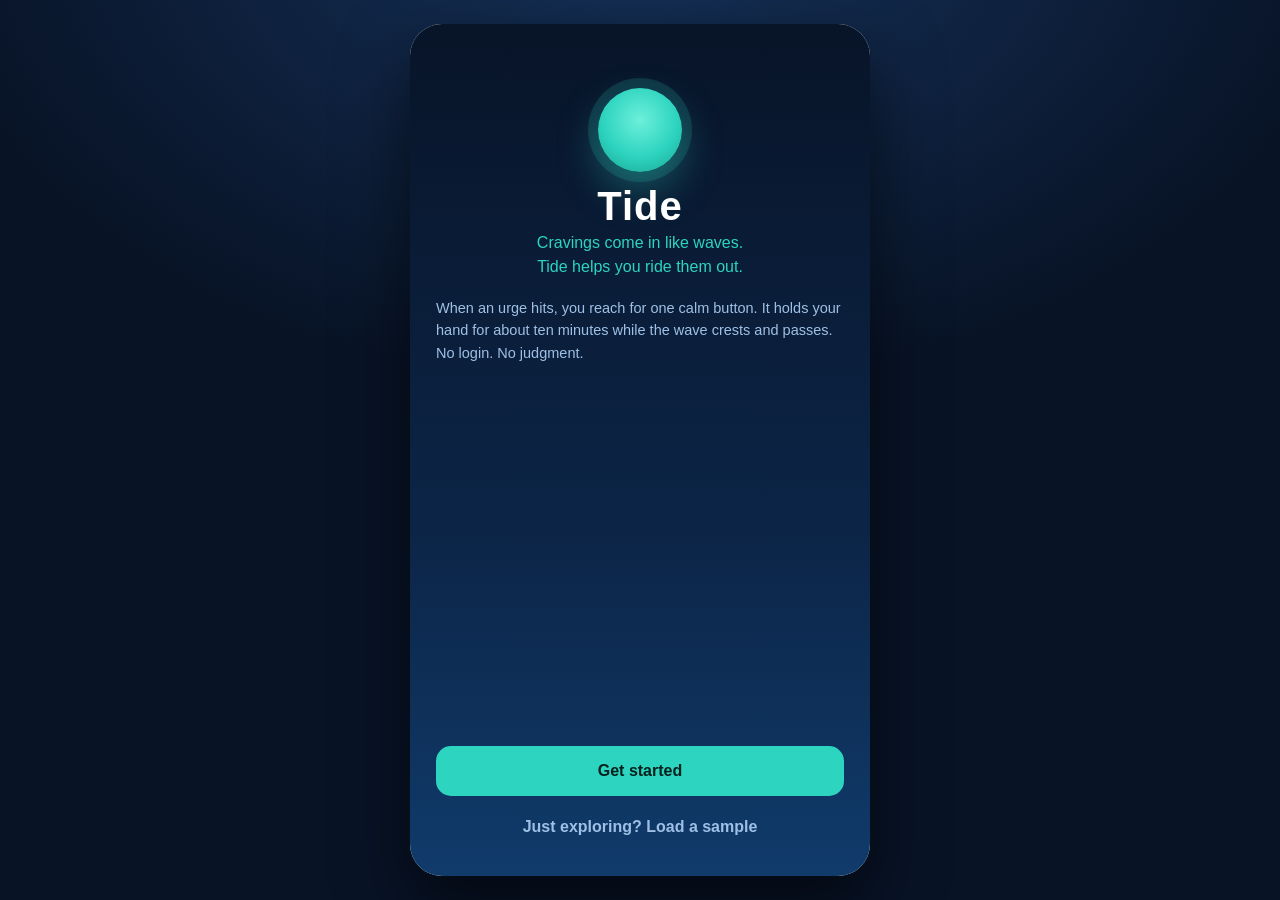
==== index.html @ 2979636e "Implement Tide as an installable PWA + GitHub Pages deploy Turn the concept prototype into a real, o" ====
<!DOCTYPE html>
<html lang="en">
<head>
<meta charset="UTF-8">
<meta name="viewport" content="width=device-width, initial-scale=1.0, viewport-fit=cover, maximum-scale=1.0, user-scalable=no">
<title>Tide — ride the urge out</title>
<meta name="description" content="A pocket companion for the moment a craving peaks. One calm button runs a guided session to help you ride the wave out.">
<meta name="theme-color" content="#0B1F3A">
<meta name="apple-mobile-web-app-capable" content="yes">
<meta name="apple-mobile-web-app-status-bar-style" content="black-translucent">
<meta name="apple-mobile-web-app-title" content="Tide">
<link rel="manifest" href="manifest.webmanifest">
<link rel="icon" href="favicon.svg" type="image/svg+xml">
<link rel="icon" href="icons/favicon-32.png" sizes="32x32" type="image/png">
<link rel="apple-touch-icon" href="icons/apple-touch-icon.png">
<link rel="stylesheet" href="css/styles.css">
</head>
<body>

<div class="app" id="app">

  <!-- ============ ONBOARDING ============ -->
  <section class="view onboard active" id="v-onboard">
    <div class="ob-inner">
      <div class="ob-step active" id="ob1">
        <div class="ob-mark"><span class="drop"></span></div>
        <h1>Tide</h1>
        <p class="ob-tag">Cravings come in like waves.<br>Tide helps you ride them out.</p>
        <p class="ob-body">When an urge hits, you reach for one calm button. It holds your hand for about ten minutes while the wave crests and passes. No login. No judgment.</p>
        <button class="btn" onclick="ob('ob1','ob2')">Get started</button>
        <button class="btn link" onclick="seedAndExplore()">Just exploring? Load a sample</button>
      </div>

      <div class="ob-step" id="ob2">
        <div class="label-top">A 60-second setup</div>
        <h2>What are you working on?</h2>
        <p class="ob-body">Pick any that fit. You can change these later. One engine handles all three.</p>
        <div class="pick" id="ob-habits">
          <button type="button" data-habit="food"><span class="emoji">🍔</span> Food / snacking</button>
          <button type="button" data-habit="drink"><span class="emoji">🍷</span> Alcohol</button>
          <button type="button" data-habit="smoke"><span class="emoji">🚬</span> Smoking / vaping</button>
        </div>
        <button class="btn" id="ob2next" onclick="ob('ob2','ob3')" disabled>Next</button>
      </div>

      <div class="ob-step" id="ob3">
        <div class="label-top">Almost there</div>
        <h2>What should we call you?</h2>
        <p class="ob-body">Optional — just so the app feels a little less like a stranger.</p>
        <input class="text-input" id="ob-name" type="text" placeholder="Your name (optional)" autocomplete="given-name">
        <h3 class="ob-sub">One reason you're doing this</h3>
        <p class="ob-body">We'll show this back to you mid-craving, in your own words.</p>
        <input class="text-input" id="ob-reason" type="text" placeholder="e.g. To wake up without that fog">
        <button class="btn" onclick="finishOnboarding()">Take me in</button>
      </div>
    </div>
  </section>

  <!-- ============ HOME ============ -->
  <section class="view home" id="v-home">
    <div class="home-inner">
      <div class="greet">
        <div class="hi" id="greet-when">Welcome</div>
        <div class="day" id="greet-line">You've got this.</div>
      </div>
      <div class="urge-wrap">
        <button class="urge-btn" onclick="startFlow()">I feel the urge<small>tap &amp; breathe with me</small></button>
        <div class="urge-cap">Open this the second a craving hits. No judgment, just ten minutes together.</div>
      </div>
      <div class="stat-row" id="home-stats"></div>
      <button class="plan-link" id="home-plan" onclick="go('v-anchor')">🌙 <span>Set up your reasons for a tough moment</span><span class="chev">›</span></button>
    </div>
    <nav class="tabs" data-tab="home"></nav>
  </section>

  <!-- ============ INSIGHTS ============ -->
  <section class="view light" id="v-insights">
    <div class="scroll">
      <h2 class="sc">Your patterns</h2>
      <p class="sub">Built quietly from the moments you've ridden out.</p>
      <div id="insights-body"></div>
    </div>
    <nav class="tabs" data-tab="insights"></nav>
  </section>

  <!-- ============ ANCHOR ============ -->
  <section class="view light" id="v-anchor">
    <div class="scroll">
      <h2 class="sc">Your anchor</h2>
      <p class="sub">The why, for when the wanting gets loud.</p>
      <div id="anchor-body"></div>
    </div>
    <nav class="tabs" data-tab="anchor"></nav>
  </section>

  <!-- ============ URGE FLOW ============ -->
  <section class="view flow" id="v-flow">
    <button class="close-x" onclick="confirmClose()">✕</button>
    <div class="flow-body">

      <div class="step active" id="s1">
        <div class="label-top">Step 1 · name it</div>
        <h2>What are you feeling pulled toward?</h2>
        <p class="muted">Just name it. That's the whole ask for now.</p>
        <div class="pick" id="flow-habits"></div>
      </div>

      <div class="step" id="s1b">
        <div class="label-top">Step 1 · name it</div>
        <h2>How strong is it right now?</h2>
        <p class="muted">No right answer. We just want a before-and-after.</p>
        <div class="ival" id="ival">7</div>
        <div class="slider-wrap">
          <input type="range" min="1" max="10" value="7" id="islider">
          <div class="scaleends"><span>a whisper</span><span>overwhelming</span></div>
        </div>
        <button class="btn" onclick="next('s1b','s2'); startWave()">Ride it out with me →</button>
      </div>

      <div class="step" id="s2">
        <div class="label-top">Step 2 · breathe</div>
        <div class="wavebox">
          <div class="ring"><div class="breath" id="breath"></div><div class="breath-label" id="breathLabel">breathe in</div></div>
          <div class="timer" id="timer">the wave usually crests in ~3 min</div>
          <div class="reassure" id="reassure">This feeling will rise, peak, and pass — whether or not you act on it. You don't have to do anything but watch it move.</div>
          <svg class="wave-svg" id="waveSvg" viewBox="0 0 400 120" preserveAspectRatio="none">
            <path id="wavePath" fill="rgba(45,212,191,0.4)" d="M0,80 Q50,60 100,80 T200,80 T300,80 T400,80 V120 H0 Z"/>
          </svg>
        </div>
        <button class="btn ghost" onclick="next('s2','s3')">Give me something to do</button>
        <button class="btn" onclick="next('s2','s4')">I'm steadier — keep going →</button>
      </div>

      <div class="step" id="s3">
        <div class="label-top">Step 3 · do something</div>
        <h2 id="actTitle">Quick things that help</h2>
        <p class="muted" id="actHint">Pick whatever you'll actually do. We'll learn which ones work for you.</p>
        <div class="actions-grid" id="actions-grid"></div>
        <button class="btn" onclick="next('s3','s4')">Done →</button>
      </div>

      <div class="step" id="s4">
        <div class="label-top">Step 4 · remember why</div>
        <div class="anchor-card" id="flow-anchor"></div>
        <button class="btn sand" style="margin-top:22px" onclick="next('s4','s5')">I made it through →</button>
        <button class="btn ghost" onclick="next('s4','s5')">It's still rough</button>
      </div>

      <div class="step" id="s5">
        <div class="label-top">Last step · how'd it go?</div>
        <h2>How did that go?</h2>
        <p class="muted">Honest answers make your insights smarter. No wrong answer here.</p>
        <div class="outcome">
          <button class="o-good" onclick="setOutcome('good')">🌊 I rode it out</button>
          <button class="o-mid" onclick="setOutcome('mid')">🤏 Gave in a little</button>
          <button class="o-slip" onclick="setOutcome('slip')">💙 I gave in — and that's okay</button>
        </div>
      </div>

      <div class="step" id="s5b">
        <div class="label-top">One last thing (skippable)</div>
        <h2 id="reflectTitle">What set it off?</h2>
        <p class="muted">Naming the cue is how Tide learns your patterns. Tap any that fit.</p>
        <div class="chips" id="trigger-chips"></div>
        <div class="slider-wrap" style="margin-top:22px">
          <label>Where's the urge now?</label>
          <div class="ival" id="aval" style="font-size:34px">4</div>
          <input type="range" min="1" max="10" value="4" id="aslider">
          <div class="scaleends"><span>gone quiet</span><span>still loud</span></div>
        </div>
        <button class="btn" onclick="logSession()">Save &amp; finish</button>
      </div>

      <div class="step" id="sdone">
        <div class="done-screen">
          <div class="big" id="doneEmoji">🌊</div>
          <h2 id="doneTitle">That's one more wave ridden.</h2>
          <p id="doneText">It crested and it passed — just like it always will. Logged quietly. Go be proud of yourself.</p>
          <button class="btn" style="margin-top:26px; width:100%" onclick="go('v-home')">Back home</button>
        </div>
      </div>

    </div>
  </section>

  <!-- install banner -->
  <div class="install-banner" id="install-banner">
    <span>Add Tide to your home screen so it's one tap away.</span>
    <button id="install-btn">Install</button>
    <button id="install-dismiss" aria-label="Dismiss">✕</button>
  </div>

</div>

<script src="js/app.js"></script>
</body>
</html>
---- css/styles.css ----
:root{
  --navy:#0B1F3A; --navy2:#102a4c; --teal:#2DD4BF; --teal-dim:#1c8f80;
  --sand:#F5E6CA; --ink:#0B1F3A; --mist:#9fb3c8; --card:#ffffff;
  --soft:#eef3f8; --danger:#e8896b; --ok:#2DD4BF;
}
*{box-sizing:border-box; -webkit-tap-highlight-color:transparent;}
html,body{margin:0; padding:0; height:100%;}
body{
  font-family:-apple-system,BlinkMacSystemFont,"Segoe UI",Inter,Roboto,sans-serif;
  background:radial-gradient(1200px 800px at 50% -10%, #16335c, #081326 60%);
  color:var(--ink);
  display:flex; align-items:center; justify-content:center;
  min-height:100dvh;
}

/* App container: fills the screen on phones, becomes a framed card on wide screens */
.app{
  position:relative;
  width:100%; max-width:460px;
  height:100dvh; max-height:100dvh;
  background:var(--soft);
  overflow:hidden;
}
@media (min-width:480px){
  .app{
    height:calc(100dvh - 48px); max-height:900px;
    border-radius:32px;
    box-shadow:0 30px 70px rgba(0,0,0,.55);
  }
}

.view{position:absolute; inset:0; display:none; flex-direction:column; animation:fade .45s ease;}
.view.active{display:flex;}
@keyframes fade{from{opacity:0; transform:translateY(6px);} to{opacity:1; transform:none;}}

.scroll{flex:1; overflow-y:auto; -webkit-overflow-scrolling:touch;
  padding:max(18px,env(safe-area-inset-top)) 20px 92px;}
.scroll::-webkit-scrollbar{display:none;}

h2.sc{font-size:24px; margin:8px 2px 2px; color:var(--navy);}
.sub{color:#7e8ea1; font-size:13px; margin:0 2px 16px;}
.label-top{font-size:11px; letter-spacing:1.5px; text-transform:uppercase; color:#7e9ec4; margin-top:4px;}

/* ---------- buttons / inputs ---------- */
.btn{margin-top:auto; background:var(--teal); color:#04221d; border:none; border-radius:15px; padding:16px; font-size:16px; font-weight:800; cursor:pointer; width:100%;}
.btn:disabled{opacity:.4; cursor:default;}
.btn.ghost{background:rgba(255,255,255,.10); color:#eaf3ff; border:1px solid rgba(255,255,255,.18); margin-top:12px;}
.btn.sand{background:var(--sand); color:#6b4f1d;}
.btn.link{background:none; color:#9fc0e6; font-weight:600; margin-top:14px; padding:8px;}
.text-input{width:100%; padding:14px; border-radius:13px; border:1px solid #d3deea; background:#fff; font-size:15px; color:var(--navy); margin:6px 0 4px; font-family:inherit;}
.text-input:focus{outline:none; border-color:var(--teal);}

/* ---------- ONBOARDING ---------- */
.onboard{background:linear-gradient(180deg,#081428,#0c2547 60%,#103b6b); color:#eaf3ff;}
.ob-inner{flex:1; display:flex; flex-direction:column; padding:max(40px,env(safe-area-inset-top)) 26px 32px; overflow-y:auto;}
.ob-step{display:none; flex:1; flex-direction:column; animation:fade .4s ease;}
.ob-step.active{display:flex;}
.ob-mark{display:flex; justify-content:center; margin:24px 0 6px;}
.ob-mark .drop{width:84px; height:84px; border-radius:50%;
  background:radial-gradient(circle at 50% 38%, #6df0db, #2DD4BF 55%, #1aa492);
  box-shadow:0 0 0 10px rgba(45,212,191,.16), 0 18px 40px rgba(45,212,191,.35);
  animation:pulse 3.4s ease-in-out infinite;}
.onboard h1{font-size:40px; text-align:center; margin:6px 0 2px; color:#fff; letter-spacing:1px;}
.onboard h2{font-size:25px; margin:14px 0 6px; color:#fff;}
.ob-sub{font-size:16px; color:#fff; margin:22px 0 2px;}
.ob-tag{text-align:center; font-size:16px; color:var(--teal); line-height:1.5; margin:0 0 18px;}
.ob-body{color:#9fc0e6; font-size:14.5px; line-height:1.55; margin:0 0 18px;}

/* ---------- shared pick list ---------- */
.pick{display:flex; flex-direction:column; gap:12px; margin:6px 0;}
.pick button{display:flex; align-items:center; gap:14px; padding:16px; border-radius:16px; border:1px solid rgba(255,255,255,.15); background:rgba(255,255,255,.06); color:#eaf3ff; font-size:16px; font-weight:600; cursor:pointer; transition:.2s; text-align:left; width:100%;}
.pick button:hover{background:rgba(45,212,191,.16); border-color:var(--teal);}
.pick button.sel{background:rgba(45,212,191,.22); border-color:var(--teal);}
.pick button.sel::after{content:"✓"; margin-left:auto; color:var(--teal); font-weight:800;}
.pick .emoji{font-size:24px;}

/* ---------- HOME ---------- */
.home{background:linear-gradient(180deg,#0B1F3A,#143a66 70%, #1a4a82); color:#eaf3ff;}
.home-inner{flex:1; display:flex; flex-direction:column; align-items:center; padding:max(26px,env(safe-area-inset-top)) 22px 84px;}
.greet{align-self:flex-start; margin-top:4px;}
.greet .hi{font-size:13px; color:#9fc2ea;}
.greet .day{font-size:21px; font-weight:700; color:#fff;}
.urge-wrap{flex:1; display:flex; flex-direction:column; align-items:center; justify-content:center; gap:18px;}
.urge-btn{
  width:200px; height:200px; border-radius:50%; border:none; cursor:pointer; color:#04221d;
  background:radial-gradient(circle at 50% 38%, #6df0db, #2DD4BF 55%, #1aa492);
  box-shadow:0 0 0 10px rgba(45,212,191,.16), 0 0 0 24px rgba(45,212,191,.08), 0 18px 40px rgba(45,212,191,.35);
  font-size:19px; font-weight:800; letter-spacing:.3px; line-height:1.25;
  animation:pulse 3.4s ease-in-out infinite;
}
.urge-btn:active{transform:scale(.97);}
.urge-btn small{display:block; font-weight:600; font-size:11px; opacity:.7; margin-top:4px;}
@keyframes pulse{0%,100%{box-shadow:0 0 0 10px rgba(45,212,191,.16),0 0 0 24px rgba(45,212,191,.06),0 18px 40px rgba(45,212,191,.3); transform:scale(1);} 50%{box-shadow:0 0 0 16px rgba(45,212,191,.20),0 0 0 36px rgba(45,212,191,.05),0 18px 46px rgba(45,212,191,.45); transform:scale(1.03);}}
.urge-cap{color:#bcd6f3; font-size:13px; text-align:center; max-width:220px;}
.stat-row{display:flex; gap:10px; width:100%;}
.stat{flex:1; background:rgba(255,255,255,.08); border:1px solid rgba(255,255,255,.12); border-radius:16px; padding:12px; text-align:center;}
.stat b{display:block; font-size:21px; color:#fff;}
.stat span{font-size:10.5px; color:#a9c6e8;}
.plan-link{margin-top:14px; width:100%; background:rgba(255,255,255,.10); border:1px solid rgba(255,255,255,.14); color:#eaf3ff; border-radius:14px; padding:13px; font-size:13px; cursor:pointer; display:flex; gap:8px; align-items:center; text-align:left;}
.plan-link .chev{margin-left:auto;}

/* ---------- tab bar ---------- */
.tabs{position:absolute; bottom:0; left:0; right:0; min-height:64px;
  padding-bottom:env(safe-area-inset-bottom);
  background:rgba(255,255,255,.92); backdrop-filter:blur(8px);
  border-top:1px solid #e2e9f1; display:flex; z-index:20;}
.tab{flex:1; display:flex; flex-direction:column; align-items:center; justify-content:center; gap:3px; font-size:10px; color:#9aa9bd; cursor:pointer; padding:10px 0;}
.tab svg{width:22px; height:22px; stroke:#9aa9bd; fill:none; stroke-width:1.8;}
.tab.on{color:var(--teal-dim);} .tab.on svg{stroke:var(--teal-dim);}
.home .tabs{background:rgba(8,20,40,.6); border-top-color:rgba(255,255,255,.12);}
.home .tab{color:#7f9cc4;} .home .tab svg{stroke:#7f9cc4;}
.home .tab.on{color:var(--teal);} .home .tab.on svg{stroke:var(--teal);}

/* ---------- cards ---------- */
.card{background:#fff; border-radius:18px; padding:16px; margin-bottom:13px; box-shadow:0 6px 18px rgba(13,40,80,.06);}
.card h3{margin:0 0 4px; font-size:15px; color:var(--navy); display:flex; align-items:center; gap:8px;}
.card p{margin:0; font-size:12.5px; color:#7e8ea1; line-height:1.5;}
.empty{color:#9aa9bd; font-size:13px; line-height:1.55; text-align:center; padding:14px 6px;}

/* ---------- INSIGHTS ---------- */
.heat{display:grid; grid-template-columns:repeat(8,1fr); gap:4px; margin-top:8px;}
.heat div{aspect-ratio:1; border-radius:4px;}
.heatwrap{margin-top:8px;}
.heatline{display:flex; align-items:center; gap:6px; margin-bottom:4px;}
.heatline .rl{width:26px; flex:0 0 auto; font-size:10px; color:#9aa9bd; text-align:right;}
.heat-row{flex:1; display:grid; grid-template-columns:repeat(8,1fr); gap:4px;}
.heat-row div{aspect-ratio:1; border-radius:3px;}
.heat-axis{display:flex; justify-content:space-between; font-size:9.5px; color:#9aa9bd; margin:6px 0 0 32px;}
.legend{display:flex; align-items:center; gap:6px; font-size:10px; color:#9aa9bd; margin-top:10px;}
.legend i{width:12px; height:12px; border-radius:3px; display:inline-block;}
.bar{height:9px; border-radius:6px; background:#e7eef5; overflow:hidden; margin:7px 0 2px;}
.bar i{display:block; height:100%; background:linear-gradient(90deg,#2DD4BF,#1c8f80); border-radius:6px;}
.trigtag{display:flex; justify-content:space-between; font-size:12.5px; color:#54657a; margin-top:9px;}
.winrate{font-size:42px; font-weight:800; color:var(--teal-dim);}
.savings{display:flex; gap:10px; margin-top:4px; flex-wrap:wrap;}
.savings .s{flex:1; min-width:84px; background:#0B1F3A; color:#eaf3ff; border-radius:14px; padding:13px; text-align:center;}
.savings .s b{display:block; font-size:19px; color:var(--teal);}
.savings .s span{font-size:10px; color:#a9c6e8;}

/* ---------- ANCHOR ---------- */
.pillbar{display:flex; gap:7px; margin:2px 0 14px; flex-wrap:wrap;}
.pill{font-size:11px; padding:6px 11px; border-radius:20px; background:#eef3f8; color:#5e6f84; font-weight:600; cursor:pointer; border:none;}
.pill.on{background:var(--teal); color:#04221d;}
.reason-row{display:flex; align-items:center; gap:10px; padding:11px 0; border-bottom:1px solid #eef2f7; font-size:13.5px; color:#3f5066;}
.reason-row:last-child{border:none;}
.reason-row .dot{width:8px; height:8px; border-radius:50%; background:var(--teal); flex:0 0 auto;}
.reason-row .del{margin-left:auto; background:none; border:none; color:#c2ccd8; font-size:16px; cursor:pointer; padding:2px 4px;}
.person{display:flex; align-items:center; gap:12px; padding:11px; background:#fff; border-radius:14px; margin-bottom:10px; box-shadow:0 4px 12px rgba(13,40,80,.05);}
.person .av{width:40px; height:40px; border-radius:50%; background:linear-gradient(135deg,#2DD4BF,#1c8f80); color:#fff; display:flex; align-items:center; justify-content:center; font-weight:700; flex:0 0 auto;}
.person .meta{min-width:0;}
.person .meta b{display:block; font-size:13.5px; color:var(--navy);} .person .meta span{font-size:11px; color:#9aa9bd;}
.person .act{margin-left:auto; display:flex; gap:6px;}
.person .act button{background:#eef7f5; color:var(--teal-dim); border:none; border-radius:10px; padding:8px 12px; font-size:11px; font-weight:700; cursor:pointer;}
.person .act .del{background:#fbeeea; color:#cf7a5c;}
.add-row{display:flex; gap:8px; margin-top:10px;}
.add-row .text-input{margin:0;}
.add-row button{background:var(--teal); color:#04221d; border:none; border-radius:12px; padding:0 16px; font-weight:800; cursor:pointer; flex:0 0 auto;}
.note-area{width:100%; min-height:96px; border-radius:14px; border:1px solid #e3ddc7; background:linear-gradient(160deg,#f7ead0,#efd9ad); padding:14px; font-size:13px; color:#6b4f1d; font-style:italic; font-family:inherit; line-height:1.5; resize:vertical;}
.note-area:focus{outline:none; border-color:#d9b25e;}
.save-hint{font-size:11px; color:#9aa9bd; margin-top:6px;}

/* ---------- URGE FLOW ---------- */
.flow{background:linear-gradient(180deg,#081428,#0c2547 60%,#103b6b);}
.flow-body{flex:1; display:flex; flex-direction:column; padding:max(30px,env(safe-area-inset-top)) 24px 28px; color:#eaf3ff; overflow-y:auto;}
.flow-body::-webkit-scrollbar{display:none;}
.step{display:none; flex:1; flex-direction:column; animation:fade .4s ease;}
.step.active{display:flex;}
.close-x{position:absolute; top:max(30px,env(safe-area-inset-top)); right:18px; z-index:40; width:32px; height:32px; border-radius:50%; background:rgba(255,255,255,.12); color:#fff; border:none; font-size:16px; cursor:pointer;}
.flow h2{font-size:24px; margin:14px 0 4px; color:#fff;}
.flow .muted{color:#9fc0e6; font-size:13.5px; margin:0 0 18px; line-height:1.5;}

.slider-wrap{margin-top:8px;}
.slider-wrap label{font-size:13px; color:#9fc0e6;}
input[type=range]{width:100%; margin:14px 0 6px; accent-color:var(--teal); height:24px;}
.ival{font-size:48px; font-weight:800; color:var(--teal); text-align:center; margin-top:18px;}
.scaleends{display:flex; justify-content:space-between; font-size:11px; color:#7e9ec4;}

.wavebox{flex:1; display:flex; flex-direction:column; align-items:center; justify-content:center; position:relative; min-height:380px;}
.ring{width:210px; height:210px; border-radius:50%; display:flex; align-items:center; justify-content:center; position:relative;}
.breath{width:150px; height:150px; border-radius:50%; background:radial-gradient(circle at 50% 40%, rgba(109,240,219,.9), rgba(45,212,191,.35)); box-shadow:0 0 50px rgba(45,212,191,.5); animation:breathe 10s ease-in-out infinite;}
@keyframes breathe{0%{transform:scale(.62);} 40%{transform:scale(1.18);} 50%{transform:scale(1.18);} 90%{transform:scale(.62);} 100%{transform:scale(.62);}}
.breath-label{position:absolute; font-size:15px; font-weight:700; color:#04221d;}
.timer{font-size:15px; color:#bcd6f3; margin-top:8px; letter-spacing:.5px;}
.reassure{color:#cfe2ff; font-size:15px; text-align:center; line-height:1.55; margin:18px 8px 0; min-height:66px;}
.wave-svg{position:absolute; bottom:0; left:0; right:0; width:100%; height:120px; opacity:.5;}

.actions-grid{display:grid; grid-template-columns:1fr 1fr; gap:11px; margin:8px 0;}
.qa{background:rgba(255,255,255,.07); border:1px solid rgba(255,255,255,.14); border-radius:15px; padding:15px 10px; text-align:center; cursor:pointer; color:#eaf3ff; transition:.2s; position:relative;}
.qa:hover{background:rgba(45,212,191,.15); border-color:var(--teal);}
.qa .e{font-size:26px; display:block; margin-bottom:7px;}
.qa .t{font-size:12.5px; font-weight:600;}
.qa.done{background:rgba(45,212,191,.22); border-color:var(--teal);}
.qa .best{position:absolute; top:6px; right:8px; font-size:9px; color:var(--teal); font-weight:700;}

.anchor-card{background:linear-gradient(160deg,#f7ead0,#efd9ad); border-radius:22px; padding:22px; color:#5c4318; text-align:center; box-shadow:0 14px 30px rgba(0,0,0,.3);}
.anchor-card .photo{width:96px; height:96px; border-radius:50%; margin:4px auto 14px; background:linear-gradient(135deg,#c9a24a,#8a6520); display:flex; align-items:center; justify-content:center; font-size:42px;}
.anchor-card blockquote{font-size:18px; font-weight:700; line-height:1.45; margin:0 0 14px; color:#4a3712;}
.anchor-card .from{font-size:12px; color:#8a6f3c;}
.anchor-mini{display:flex; gap:10px; margin-top:16px;}
.anchor-mini div{flex:1; background:rgba(255,255,255,.45); border-radius:12px; padding:10px; text-align:center;}
.anchor-mini b{display:block; font-size:18px; color:#5c4318;}
.anchor-mini span{font-size:10px; color:#8a6f3c;}

.outcome{display:flex; flex-direction:column; gap:12px; margin-top:14px;}
.outcome button{padding:16px; border-radius:15px; border:none; font-size:15px; font-weight:700; cursor:pointer; text-align:left; display:flex; align-items:center; gap:12px;}
.o-good{background:var(--teal); color:#04221d;}
.o-mid{background:rgba(245,230,202,.95); color:#6b4f1d;}
.o-slip{background:rgba(255,255,255,.10); color:#eaf3ff; border:1px solid rgba(255,255,255,.2);}

.chips{display:flex; flex-wrap:wrap; gap:9px; margin-top:6px;}
.chip{font-size:13px; padding:10px 14px; border-radius:22px; background:rgba(255,255,255,.07); border:1px solid rgba(255,255,255,.15); color:#eaf3ff; cursor:pointer;}
.chip.on{background:rgba(45,212,191,.22); border-color:var(--teal);}

.done-screen{flex:1; display:flex; flex-direction:column; align-items:center; justify-content:center; text-align:center; padding:0 10px;}
.done-screen .big{font-size:64px; margin-bottom:8px;}
.done-screen h2{font-size:27px; color:#fff;}
.done-screen p{color:#bcd6f3; font-size:14px; line-height:1.55;}

/* ---------- install banner ---------- */
.install-banner{position:absolute; left:12px; right:12px; bottom:calc(74px + env(safe-area-inset-bottom));
  background:#0B1F3A; color:#eaf3ff; border:1px solid rgba(45,212,191,.4);
  border-radius:14px; padding:12px 14px; display:none; align-items:center; gap:10px;
  font-size:12.5px; z-index:60; box-shadow:0 12px 30px rgba(0,0,0,.4);}
.install-banner.show{display:flex;}
.install-banner span{flex:1; line-height:1.4;}
.install-banner button{background:var(--teal); color:#04221d; border:none; border-radius:10px; padding:8px 12px; font-weight:800; font-size:12px; cursor:pointer;}
.install-banner #install-dismiss{background:none; color:#9fc0e6; padding:4px 6px;}

@media (prefers-reduced-motion: reduce){
  *{animation-duration:.001ms !important; animation-iteration-count:1 !important;}
}
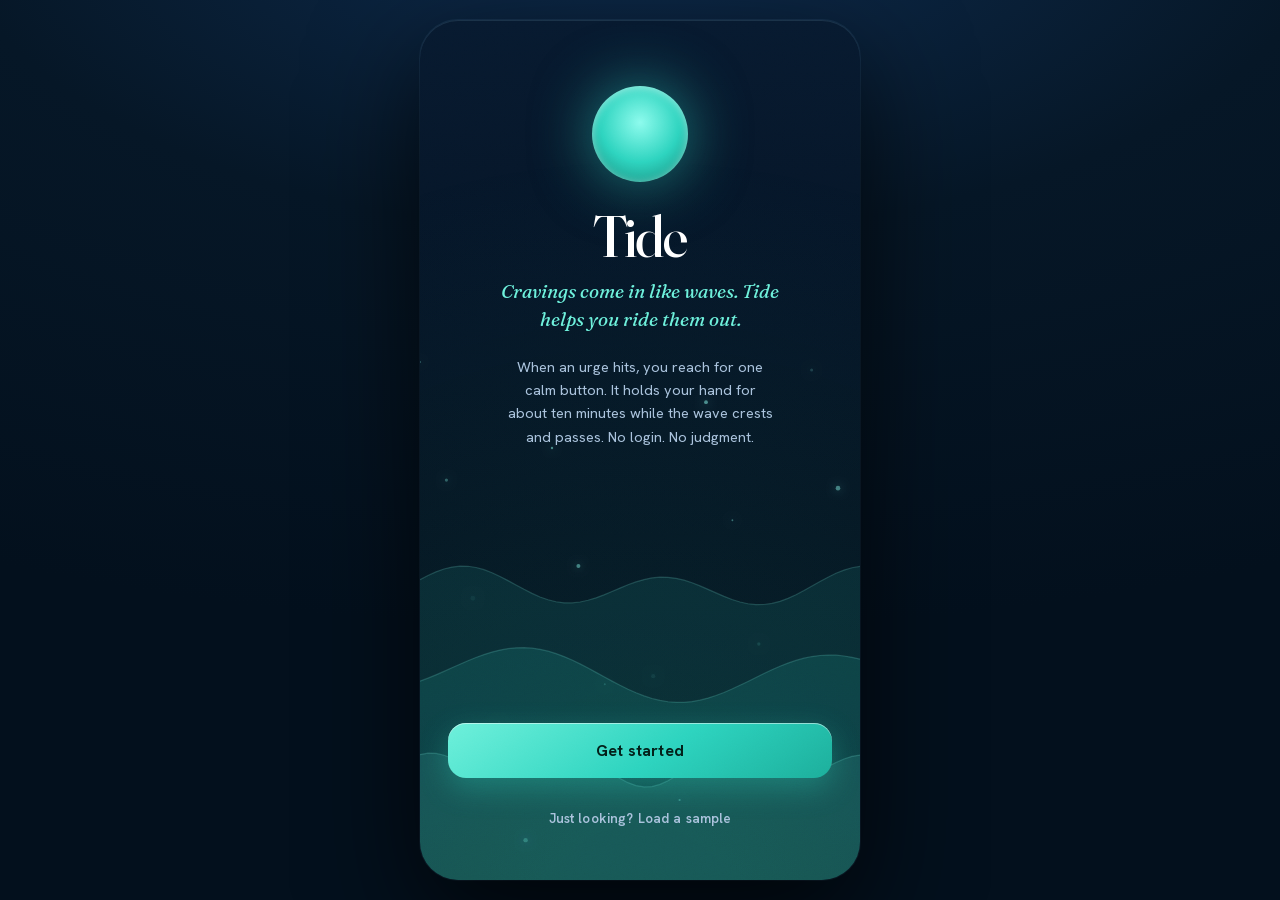
==== commit 9313ebe4: "Redesign: "bioluminescent deep" — living wave canvas, self-hosted type, full PWA refresh A full visu" ====
--- a/index.html
+++ b/index.html
@@ -5,36 +5,40 @@
 <meta name="viewport" content="width=device-width, initial-scale=1.0, viewport-fit=cover, maximum-scale=1.0, user-scalable=no">
 <title>Tide — ride the urge out</title>
 <meta name="description" content="A pocket companion for the moment a craving peaks. One calm button runs a guided session to help you ride the wave out.">
-<meta name="theme-color" content="#0B1F3A">
+<meta name="theme-color" content="#04101e">
 <meta name="apple-mobile-web-app-capable" content="yes">
+<meta name="mobile-web-app-capable" content="yes">
 <meta name="apple-mobile-web-app-status-bar-style" content="black-translucent">
 <meta name="apple-mobile-web-app-title" content="Tide">
 <link rel="manifest" href="manifest.webmanifest">
 <link rel="icon" href="favicon.svg" type="image/svg+xml">
 <link rel="icon" href="icons/favicon-32.png" sizes="32x32" type="image/png">
 <link rel="apple-touch-icon" href="icons/apple-touch-icon.png">
+<link rel="preload" href="fonts/fraunces.woff2" as="font" type="font/woff2" crossorigin>
+<link rel="preload" href="fonts/hanken.woff2" as="font" type="font/woff2" crossorigin>
 <link rel="stylesheet" href="css/styles.css">
 </head>
 <body>
 
-<div class="app" id="app">
+<main class="app" id="app">
+  <canvas id="deep" aria-hidden="true"></canvas>
 
   <!-- ============ ONBOARDING ============ -->
   <section class="view onboard active" id="v-onboard">
     <div class="ob-inner">
       <div class="ob-step active" id="ob1">
-        <div class="ob-mark"><span class="drop"></span></div>
+        <div class="ob-mark"><span class="orb-mark"></span></div>
         <h1>Tide</h1>
-        <p class="ob-tag">Cravings come in like waves.<br>Tide helps you ride them out.</p>
-        <p class="ob-body">When an urge hits, you reach for one calm button. It holds your hand for about ten minutes while the wave crests and passes. No login. No judgment.</p>
+        <p class="ob-tag">Cravings come in like waves. Tide helps you ride them out.</p>
+        <p class="ob-body" style="text-align:center; margin-inline:auto">When an urge hits, you reach for one calm button. It holds your hand for about ten minutes while the wave crests and passes. No login. No judgment.</p>
         <button class="btn" onclick="ob('ob1','ob2')">Get started</button>
-        <button class="btn link" onclick="seedAndExplore()">Just exploring? Load a sample</button>
+        <button class="btn link" onclick="seedAndExplore()">Just looking? Load a sample</button>
       </div>
 
       <div class="ob-step" id="ob2">
-        <div class="label-top">A 60-second setup</div>
-        <h2>What are you working on?</h2>
-        <p class="ob-body">Pick any that fit. You can change these later. One engine handles all three.</p>
+        <div class="eyebrow">A 60-second setup</div>
+        <h2>What are you<br>working on?</h2>
+        <p class="ob-body">Pick any that fit — you can change these later. One engine handles all three.</p>
         <div class="pick" id="ob-habits">
           <button type="button" data-habit="food"><span class="emoji">🍔</span> Food / snacking</button>
           <button type="button" data-habit="drink"><span class="emoji">🍷</span> Alcohol</button>
@@ -44,8 +48,8 @@
       </div>
 
       <div class="ob-step" id="ob3">
-        <div class="label-top">Almost there</div>
-        <h2>What should we call you?</h2>
+        <div class="eyebrow">Almost there</div>
+        <h2>What should<br>we call you?</h2>
         <p class="ob-body">Optional — just so the app feels a little less like a stranger.</p>
         <input class="text-input" id="ob-name" type="text" placeholder="Your name (optional)" autocomplete="given-name">
         <h3 class="ob-sub">One reason you're doing this</h3>
@@ -57,37 +61,42 @@
   </section>
 
   <!-- ============ HOME ============ -->
-  <section class="view home" id="v-home">
+  <section class="view" id="v-home">
     <div class="home-inner">
       <div class="greet">
         <div class="hi" id="greet-when">Welcome</div>
         <div class="day" id="greet-line">You've got this.</div>
       </div>
       <div class="urge-wrap">
-        <button class="urge-btn" onclick="startFlow()">I feel the urge<small>tap &amp; breathe with me</small></button>
-        <div class="urge-cap">Open this the second a craving hits. No judgment, just ten minutes together.</div>
+        <div class="urge-stage">
+          <span class="ripple r1"></span><span class="ripple r2"></span><span class="ripple r3"></span>
+          <button class="urge-btn" onclick="startFlow()">I feel<br>the urge<small>tap &amp; breathe with me</small></button>
+        </div>
+        <div class="urge-cap">Open this the second a craving hits.</div>
       </div>
       <div class="stat-row" id="home-stats"></div>
-      <button class="plan-link" id="home-plan" onclick="go('v-anchor')">🌙 <span>Set up your reasons for a tough moment</span><span class="chev">›</span></button>
+      <button class="plan-link glass" id="home-plan" onclick="go('v-anchor')">🌙 <span>Set up your reasons for a tough moment</span><span class="chev">›</span></button>
     </div>
     <nav class="tabs" data-tab="home"></nav>
   </section>
 
   <!-- ============ INSIGHTS ============ -->
-  <section class="view light" id="v-insights">
+  <section class="view" id="v-insights">
     <div class="scroll">
+      <div class="eyebrow">Quietly learned</div>
       <h2 class="sc">Your patterns</h2>
-      <p class="sub">Built quietly from the moments you've ridden out.</p>
+      <p class="sub">Built from the moments you've ridden out — never a logging chore.</p>
       <div id="insights-body"></div>
     </div>
     <nav class="tabs" data-tab="insights"></nav>
   </section>
 
   <!-- ============ ANCHOR ============ -->
-  <section class="view light" id="v-anchor">
+  <section class="view" id="v-anchor">
     <div class="scroll">
+      <div class="eyebrow">The why</div>
       <h2 class="sc">Your anchor</h2>
-      <p class="sub">The why, for when the wanting gets loud.</p>
+      <p class="sub">For when the wanting gets loud.</p>
       <div id="anchor-body"></div>
     </div>
     <nav class="tabs" data-tab="anchor"></nav>
@@ -95,22 +104,22 @@
 
   <!-- ============ URGE FLOW ============ -->
   <section class="view flow" id="v-flow">
-    <button class="close-x" onclick="confirmClose()">✕</button>
+    <button class="close-x" onclick="confirmClose()" aria-label="Close">✕</button>
     <div class="flow-body">
 
       <div class="step active" id="s1">
-        <div class="label-top">Step 1 · name it</div>
-        <h2>What are you feeling pulled toward?</h2>
+        <div class="eyebrow label-top">Step 1 · name it</div>
+        <h2>What are you<br>pulled toward?</h2>
         <p class="muted">Just name it. That's the whole ask for now.</p>
         <div class="pick" id="flow-habits"></div>
       </div>
 
       <div class="step" id="s1b">
-        <div class="label-top">Step 1 · name it</div>
-        <h2>How strong is it right now?</h2>
+        <div class="eyebrow label-top">Step 1 · name it</div>
+        <h2>How strong<br>is it right now?</h2>
         <p class="muted">No right answer. We just want a before-and-after.</p>
         <div class="ival" id="ival">7</div>
-        <div class="slider-wrap">
+        <div>
           <input type="range" min="1" max="10" value="7" id="islider">
           <div class="scaleends"><span>a whisper</span><span>overwhelming</span></div>
         </div>
@@ -118,37 +127,38 @@
       </div>
 
       <div class="step" id="s2">
-        <div class="label-top">Step 2 · breathe</div>
+        <div class="eyebrow label-top">Step 2 · breathe</div>
         <div class="wavebox">
-          <div class="ring"><div class="breath" id="breath"></div><div class="breath-label" id="breathLabel">breathe in</div></div>
+          <div class="breath-stage">
+            <span class="breath-ring"></span>
+            <div class="breath" id="breath"></div>
+            <div class="breath-label" id="breathLabel">breathe in</div>
+          </div>
           <div class="timer" id="timer">the wave usually crests in ~3 min</div>
           <div class="reassure" id="reassure">This feeling will rise, peak, and pass — whether or not you act on it. You don't have to do anything but watch it move.</div>
-          <svg class="wave-svg" id="waveSvg" viewBox="0 0 400 120" preserveAspectRatio="none">
-            <path id="wavePath" fill="rgba(45,212,191,0.4)" d="M0,80 Q50,60 100,80 T200,80 T300,80 T400,80 V120 H0 Z"/>
-          </svg>
         </div>
         <button class="btn ghost" onclick="next('s2','s3')">Give me something to do</button>
         <button class="btn" onclick="next('s2','s4')">I'm steadier — keep going →</button>
       </div>
 
       <div class="step" id="s3">
-        <div class="label-top">Step 3 · do something</div>
-        <h2 id="actTitle">Quick things that help</h2>
+        <div class="eyebrow label-top">Step 3 · do something</div>
+        <h2 id="actTitle">Quick things<br>that help</h2>
         <p class="muted" id="actHint">Pick whatever you'll actually do. We'll learn which ones work for you.</p>
         <div class="actions-grid" id="actions-grid"></div>
         <button class="btn" onclick="next('s3','s4')">Done →</button>
       </div>
 
       <div class="step" id="s4">
-        <div class="label-top">Step 4 · remember why</div>
-        <div class="anchor-card" id="flow-anchor"></div>
+        <div class="eyebrow label-top">Step 4 · remember why</div>
+        <div class="anchor-card warm" id="flow-anchor"></div>
         <button class="btn sand" style="margin-top:22px" onclick="next('s4','s5')">I made it through →</button>
         <button class="btn ghost" onclick="next('s4','s5')">It's still rough</button>
       </div>
 
       <div class="step" id="s5">
-        <div class="label-top">Last step · how'd it go?</div>
-        <h2>How did that go?</h2>
+        <div class="eyebrow label-top">Last step · how'd it go?</div>
+        <h2>How did<br>that go?</h2>
         <p class="muted">Honest answers make your insights smarter. No wrong answer here.</p>
         <div class="outcome">
           <button class="o-good" onclick="setOutcome('good')">🌊 I rode it out</button>
@@ -158,13 +168,13 @@
       </div>
 
       <div class="step" id="s5b">
-        <div class="label-top">One last thing (skippable)</div>
-        <h2 id="reflectTitle">What set it off?</h2>
+        <div class="eyebrow label-top">One last thing · skippable</div>
+        <h2 id="reflectTitle">What set<br>it off?</h2>
         <p class="muted">Naming the cue is how Tide learns your patterns. Tap any that fit.</p>
         <div class="chips" id="trigger-chips"></div>
-        <div class="slider-wrap" style="margin-top:22px">
-          <label>Where's the urge now?</label>
-          <div class="ival" id="aval" style="font-size:34px">4</div>
+        <div style="margin-top:24px">
+          <label class="muted" style="font-size:13px">Where's the urge now?</label>
+          <div class="ival" id="aval" style="font-size:52px; margin-top:10px">4</div>
           <input type="range" min="1" max="10" value="4" id="aslider">
           <div class="scaleends"><span>gone quiet</span><span>still loud</span></div>
         </div>
@@ -173,10 +183,10 @@
 
       <div class="step" id="sdone">
         <div class="done-screen">
-          <div class="big" id="doneEmoji">🌊</div>
-          <h2 id="doneTitle">That's one more wave ridden.</h2>
+          <div class="done-orb" id="doneEmoji">🌊</div>
+          <h2 id="doneTitle">That's one more<br>wave ridden.</h2>
           <p id="doneText">It crested and it passed — just like it always will. Logged quietly. Go be proud of yourself.</p>
-          <button class="btn" style="margin-top:26px; width:100%" onclick="go('v-home')">Back home</button>
+          <button class="btn" style="margin-top:30px" onclick="go('v-home')">Back home</button>
         </div>
       </div>
 
@@ -190,7 +200,7 @@
     <button id="install-dismiss" aria-label="Dismiss">✕</button>
   </div>
 
-</div>
+</main>
 
 <script src="js/app.js"></script>
 </body>
--- a/css/styles.css
+++ b/css/styles.css
@@ -1,231 +1,428 @@
+/* ============================================================
+   Tide — "Bioluminescent deep"
+   A calm companion for the moment a craving peaks. Floating
+   underwater at dusk: abyssal navy, phosphor teal, a living
+   wave, and warm sand for the moments that hold you.
+   ============================================================ */
+
+@font-face{
+  font-family:'Fraunces';
+  src:url('../fonts/fraunces.woff2') format('woff2');
+  font-weight:400 600; font-style:normal; font-display:swap;
+}
+@font-face{
+  font-family:'Fraunces';
+  src:url('../fonts/fraunces-italic.woff2') format('woff2');
+  font-weight:400 600; font-style:italic; font-display:swap;
+}
+@font-face{
+  font-family:'Hanken Grotesk';
+  src:url('../fonts/hanken.woff2') format('woff2');
+  font-weight:400 700; font-style:normal; font-display:swap;
+}
+
 :root{
-  --navy:#0B1F3A; --navy2:#102a4c; --teal:#2DD4BF; --teal-dim:#1c8f80;
-  --sand:#F5E6CA; --ink:#0B1F3A; --mist:#9fb3c8; --card:#ffffff;
-  --soft:#eef3f8; --danger:#e8896b; --ok:#2DD4BF;
-}
+  --abyss:#04101e; --abyss2:#071a30; --deep:#0B1F3A; --mid:#103a6b;
+  --teal:#2DD4BF; --teal-bright:#6df0db; --phosphor:#8cfbed; --teal-lo:#168274;
+  --sand:#F5E6CA; --sand-deep:#E8C98A; --sand-ink:#5a4216; --sand-ink2:#856633;
+  --ink:#eaf6ff; --mist:#a9c2dc; --mist-dim:#7790ae;
+  --glass:rgba(120,180,220,.06); --glass-2:rgba(120,180,220,.10);
+  --glass-line:rgba(150,210,235,.18);
+  --serif:'Fraunces', Georgia, 'Times New Roman', serif;
+  --sans:'Hanken Grotesk', -apple-system, system-ui, sans-serif;
+  --ease:cubic-bezier(.22,.61,.36,1);
+  --ease-soft:cubic-bezier(.4,0,.2,1);
+}
+
 *{box-sizing:border-box; -webkit-tap-highlight-color:transparent;}
 html,body{margin:0; padding:0; height:100%;}
 body{
-  font-family:-apple-system,BlinkMacSystemFont,"Segoe UI",Inter,Roboto,sans-serif;
-  background:radial-gradient(1200px 800px at 50% -10%, #16335c, #081326 60%);
+  font-family:var(--sans); font-weight:420;
   color:var(--ink);
+  background:
+    radial-gradient(120% 80% at 50% -10%, #0e2c4f 0%, #061727 45%, #03101d 100%);
   display:flex; align-items:center; justify-content:center;
-  min-height:100dvh;
-}
-
-/* App container: fills the screen on phones, becomes a framed card on wide screens */
+  min-height:100dvh; overflow:hidden;
+}
+
+/* ---- app frame ---- */
 .app{
   position:relative;
-  width:100%; max-width:460px;
-  height:100dvh; max-height:100dvh;
-  background:var(--soft);
+  width:100%; max-width:440px;
+  height:100dvh;
   overflow:hidden;
-}
-@media (min-width:480px){
+  background:linear-gradient(180deg, var(--abyss2) 0%, var(--abyss) 60%, #020a14 100%);
+  isolation:isolate;
+}
+@media (min-width:460px){
   .app{
-    height:calc(100dvh - 48px); max-height:900px;
-    border-radius:32px;
-    box-shadow:0 30px 70px rgba(0,0,0,.55);
+    height:min(880px, calc(100dvh - 40px));
+    border-radius:38px;
+    box-shadow:0 40px 110px rgba(0,0,0,.7), 0 0 0 1px rgba(120,180,220,.10),
+               inset 0 1px 0 rgba(160,220,245,.12);
   }
 }
-
-.view{position:absolute; inset:0; display:none; flex-direction:column; animation:fade .45s ease;}
-.view.active{display:flex;}
-@keyframes fade{from{opacity:0; transform:translateY(6px);} to{opacity:1; transform:none;}}
+/* the living wave canvas, shared atmosphere behind every screen */
+#deep{position:absolute; inset:0; z-index:0; width:100%; height:100%; display:block;}
+/* faint film grain for depth */
+.app::after{
+  content:""; position:absolute; inset:0; z-index:40; pointer-events:none;
+  opacity:.05; mix-blend-mode:overlay;
+  background-image:url("data:image/svg+xml;utf8,<svg xmlns='http://www.w3.org/2000/svg' width='120' height='120'><filter id='n'><feTurbulence type='fractalNoise' baseFrequency='0.9' numOctaves='2'/></filter><rect width='100%25' height='100%25' filter='url(%23n)'/></svg>");
+}
+
+.view{position:absolute; inset:0; z-index:10; display:none; flex-direction:column;}
+.view.active{display:flex; animation:tide-in .6s var(--ease) both;}
+@keyframes tide-in{from{opacity:0; transform:translateY(10px);} to{opacity:1; transform:none;}}
 
 .scroll{flex:1; overflow-y:auto; -webkit-overflow-scrolling:touch;
-  padding:max(18px,env(safe-area-inset-top)) 20px 92px;}
+  padding:max(28px,calc(env(safe-area-inset-top) + 14px)) 22px 132px;}
 .scroll::-webkit-scrollbar{display:none;}
 
-h2.sc{font-size:24px; margin:8px 2px 2px; color:var(--navy);}
-.sub{color:#7e8ea1; font-size:13px; margin:0 2px 16px;}
-.label-top{font-size:11px; letter-spacing:1.5px; text-transform:uppercase; color:#7e9ec4; margin-top:4px;}
-
-/* ---------- buttons / inputs ---------- */
-.btn{margin-top:auto; background:var(--teal); color:#04221d; border:none; border-radius:15px; padding:16px; font-size:16px; font-weight:800; cursor:pointer; width:100%;}
-.btn:disabled{opacity:.4; cursor:default;}
-.btn.ghost{background:rgba(255,255,255,.10); color:#eaf3ff; border:1px solid rgba(255,255,255,.18); margin-top:12px;}
-.btn.sand{background:var(--sand); color:#6b4f1d;}
-.btn.link{background:none; color:#9fc0e6; font-weight:600; margin-top:14px; padding:8px;}
-.text-input{width:100%; padding:14px; border-radius:13px; border:1px solid #d3deea; background:#fff; font-size:15px; color:var(--navy); margin:6px 0 4px; font-family:inherit;}
-.text-input:focus{outline:none; border-color:var(--teal);}
-
-/* ---------- ONBOARDING ---------- */
-.onboard{background:linear-gradient(180deg,#081428,#0c2547 60%,#103b6b); color:#eaf3ff;}
-.ob-inner{flex:1; display:flex; flex-direction:column; padding:max(40px,env(safe-area-inset-top)) 26px 32px; overflow-y:auto;}
-.ob-step{display:none; flex:1; flex-direction:column; animation:fade .4s ease;}
-.ob-step.active{display:flex;}
-.ob-mark{display:flex; justify-content:center; margin:24px 0 6px;}
-.ob-mark .drop{width:84px; height:84px; border-radius:50%;
-  background:radial-gradient(circle at 50% 38%, #6df0db, #2DD4BF 55%, #1aa492);
-  box-shadow:0 0 0 10px rgba(45,212,191,.16), 0 18px 40px rgba(45,212,191,.35);
-  animation:pulse 3.4s ease-in-out infinite;}
-.onboard h1{font-size:40px; text-align:center; margin:6px 0 2px; color:#fff; letter-spacing:1px;}
-.onboard h2{font-size:25px; margin:14px 0 6px; color:#fff;}
-.ob-sub{font-size:16px; color:#fff; margin:22px 0 2px;}
-.ob-tag{text-align:center; font-size:16px; color:var(--teal); line-height:1.5; margin:0 0 18px;}
-.ob-body{color:#9fc0e6; font-size:14.5px; line-height:1.55; margin:0 0 18px;}
-
-/* ---------- shared pick list ---------- */
-.pick{display:flex; flex-direction:column; gap:12px; margin:6px 0;}
-.pick button{display:flex; align-items:center; gap:14px; padding:16px; border-radius:16px; border:1px solid rgba(255,255,255,.15); background:rgba(255,255,255,.06); color:#eaf3ff; font-size:16px; font-weight:600; cursor:pointer; transition:.2s; text-align:left; width:100%;}
-.pick button:hover{background:rgba(45,212,191,.16); border-color:var(--teal);}
-.pick button.sel{background:rgba(45,212,191,.22); border-color:var(--teal);}
-.pick button.sel::after{content:"✓"; margin-left:auto; color:var(--teal); font-weight:800;}
-.pick .emoji{font-size:24px;}
-
-/* ---------- HOME ---------- */
-.home{background:linear-gradient(180deg,#0B1F3A,#143a66 70%, #1a4a82); color:#eaf3ff;}
-.home-inner{flex:1; display:flex; flex-direction:column; align-items:center; padding:max(26px,env(safe-area-inset-top)) 22px 84px;}
-.greet{align-self:flex-start; margin-top:4px;}
-.greet .hi{font-size:13px; color:#9fc2ea;}
-.greet .day{font-size:21px; font-weight:700; color:#fff;}
-.urge-wrap{flex:1; display:flex; flex-direction:column; align-items:center; justify-content:center; gap:18px;}
+/* ---- type ---- */
+h1,h2,h3{margin:0; font-family:var(--serif); font-weight:480; letter-spacing:-.01em;}
+.display{font-family:var(--serif); font-optical-sizing:auto; font-variation-settings:'opsz' 144;}
+.eyebrow{font-size:11px; letter-spacing:.32em; text-transform:uppercase;
+  color:var(--teal); font-weight:600; font-family:var(--sans);}
+.sc{font-family:var(--serif); font-size:34px; line-height:1.05; color:#fff;
+  font-variation-settings:'opsz' 144; letter-spacing:-.02em;}
+.sub{color:var(--mist-dim); font-size:13.5px; margin:8px 2px 22px; max-width:30ch;}
+.muted{color:var(--mist); font-size:14px; line-height:1.55;}
+
+/* ============================================================
+   Reusable surfaces & controls
+   ============================================================ */
+.glass{
+  background:var(--glass);
+  -webkit-backdrop-filter:blur(16px) saturate(1.3);
+  backdrop-filter:blur(16px) saturate(1.3);
+  border:1px solid var(--glass-line);
+  box-shadow:inset 0 1px 0 rgba(170,225,250,.10), 0 16px 40px rgba(2,10,20,.4);
+}
+.card{border-radius:22px; padding:18px 18px; margin-bottom:14px;}
+.card h3{font-family:var(--sans); font-weight:680; font-size:14px; color:#dcecfb;
+  color:#e6f3ff; letter-spacing:.01em; display:flex; align-items:center; gap:8px; margin-bottom:6px;}
+.card p{margin:0; font-size:13px; color:var(--mist); line-height:1.55;}
+.empty{color:var(--mist-dim); font-size:13.5px; line-height:1.6; text-align:center; padding:18px 8px;
+  font-family:var(--serif); font-style:italic; font-variation-settings:'opsz' 28;}
+
+.btn{
+  width:100%; margin-top:auto; cursor:pointer; border:none;
+  font-family:var(--sans); font-weight:700; font-size:16px; letter-spacing:.01em;
+  padding:17px; border-radius:18px;
+  color:#022019;
+  background:linear-gradient(145deg, var(--teal-bright), var(--teal) 55%, #1cae9b);
+  box-shadow:0 10px 30px rgba(45,212,191,.32), inset 0 1px 0 rgba(255,255,255,.5);
+  transition:transform .4s var(--ease), box-shadow .4s var(--ease);
+}
+.btn:active{transform:translateY(1px) scale(.99); box-shadow:0 6px 18px rgba(45,212,191,.28);}
+.btn:disabled{opacity:.35; box-shadow:none; cursor:default;}
+.btn.ghost{
+  background:var(--glass-2); color:var(--ink); margin-top:12px;
+  -webkit-backdrop-filter:blur(12px); backdrop-filter:blur(12px);
+  border:1px solid var(--glass-line); box-shadow:inset 0 1px 0 rgba(170,225,250,.12);
+}
+.btn.sand{
+  background:linear-gradient(145deg,#fbeed0,var(--sand-deep));
+  color:var(--sand-ink); box-shadow:0 10px 30px rgba(232,201,138,.28), inset 0 1px 0 rgba(255,255,255,.6);
+}
+.btn.link{background:none; box-shadow:none; color:var(--mist); font-weight:600; margin-top:14px; font-size:13.5px;}
+.btn.link:active{transform:none;}
+
+.text-input{
+  width:100%; padding:15px 16px; border-radius:15px; margin:6px 0;
+  background:rgba(8,22,38,.55); border:1px solid var(--glass-line);
+  color:var(--ink); font-size:15px; font-family:var(--sans);
+}
+.text-input::placeholder{color:var(--mist-dim);}
+.text-input:focus{outline:none; border-color:var(--teal); box-shadow:0 0 0 3px rgba(45,212,191,.16);}
+
+/* themed range slider */
+input[type=range]{
+  -webkit-appearance:none; appearance:none; width:100%; height:30px; background:transparent; margin:14px 0;
+}
+input[type=range]::-webkit-slider-runnable-track{height:6px; border-radius:6px;
+  background:linear-gradient(90deg, var(--teal), rgba(120,180,220,.18));}
+input[type=range]::-moz-range-track{height:6px; border-radius:6px; background:rgba(120,180,220,.2);}
+input[type=range]::-webkit-slider-thumb{-webkit-appearance:none; appearance:none;
+  width:26px; height:26px; margin-top:-10px; border-radius:50%;
+  background:radial-gradient(circle at 40% 35%, var(--phosphor), var(--teal));
+  box-shadow:0 0 0 6px rgba(45,212,191,.18), 0 4px 12px rgba(0,0,0,.4); cursor:pointer;}
+input[type=range]::-moz-range-thumb{width:26px; height:26px; border:none; border-radius:50%;
+  background:radial-gradient(circle at 40% 35%, var(--phosphor), var(--teal));
+  box-shadow:0 0 0 6px rgba(45,212,191,.18); cursor:pointer;}
+.scaleends{display:flex; justify-content:space-between; font-size:11.5px; color:var(--mist-dim); letter-spacing:.02em;}
+
+/* ============================================================
+   Floating tab bar
+   ============================================================ */
+.tabs{
+  position:absolute; left:50%; transform:translateX(-50%);
+  bottom:calc(18px + env(safe-area-inset-bottom)); z-index:30;
+  display:flex; gap:4px; padding:6px;
+  border-radius:26px;
+  background:rgba(7,20,36,.62);
+  -webkit-backdrop-filter:blur(20px) saturate(1.4); backdrop-filter:blur(20px) saturate(1.4);
+  border:1px solid var(--glass-line);
+  box-shadow:0 18px 44px rgba(0,0,0,.5), inset 0 1px 0 rgba(170,225,250,.12);
+}
+.tab{display:flex; flex-direction:column; align-items:center; gap:3px;
+  padding:9px 18px; border-radius:20px; cursor:pointer;
+  font-size:10px; font-weight:600; letter-spacing:.03em; color:var(--mist-dim);
+  transition:color .35s var(--ease), background .35s var(--ease);}
+.tab svg{width:21px; height:21px; stroke:var(--mist-dim); fill:none; stroke-width:1.7;
+  transition:stroke .35s var(--ease), filter .35s var(--ease);}
+.tab.on{color:var(--phosphor); background:rgba(45,212,191,.14);}
+.tab.on svg{stroke:var(--phosphor); filter:drop-shadow(0 0 6px rgba(45,212,191,.7));}
+
+/* ============================================================
+   Onboarding
+   ============================================================ */
+.onboard .ob-inner{flex:1; display:flex; flex-direction:column;
+  padding:max(48px,calc(env(safe-area-inset-top) + 24px)) 28px 36px; overflow-y:auto;}
+.ob-inner::-webkit-scrollbar{display:none;}
+.ob-step{display:none; flex:1; flex-direction:column;}
+.ob-step.active{display:flex; animation:tide-in .6s var(--ease) both;}
+.ob-mark{display:flex; justify-content:center; margin:18px 0 14px;}
+.orb-mark{width:96px; height:96px; border-radius:50%;
+  background:radial-gradient(circle at 50% 38%, var(--phosphor), var(--teal) 52%, var(--teal-lo));
+  box-shadow:0 0 60px rgba(45,212,191,.55), inset 0 2px 8px rgba(255,255,255,.5);
+  animation:breathe-orb 8s var(--ease-soft) infinite;}
+.onboard h1{font-family:var(--serif); font-size:58px; text-align:center; color:#fff;
+  font-variation-settings:'opsz' 144; letter-spacing:-.02em; margin:4px 0 6px;}
+.ob-tag{text-align:center; font-family:var(--serif); font-style:italic; font-size:19px;
+  line-height:1.45; color:var(--teal-bright); margin:0 auto 22px; max-width:24ch;}
+.onboard h2{font-size:30px; color:#fff; line-height:1.08; margin:14px 0 8px; font-variation-settings:'opsz' 110;}
+.ob-body{color:var(--mist); font-size:14.5px; line-height:1.6; margin:0 0 20px; max-width:34ch;}
+.ob-sub{font-family:var(--serif); font-size:19px; color:#fff; margin:26px 0 2px;}
+
+/* shared pick list */
+.pick{display:flex; flex-direction:column; gap:12px; margin:8px 0;}
+.pick button{display:flex; align-items:center; gap:15px; width:100%; cursor:pointer;
+  padding:17px 18px; border-radius:18px; text-align:left;
+  font-family:var(--sans); font-weight:600; font-size:16px; color:var(--ink);
+  background:var(--glass); border:1px solid var(--glass-line);
+  -webkit-backdrop-filter:blur(12px); backdrop-filter:blur(12px);
+  transition:transform .35s var(--ease), border-color .35s var(--ease), background .35s var(--ease);}
+.pick button:hover{border-color:rgba(45,212,191,.5);}
+.pick button:active{transform:scale(.985);}
+.pick button.sel{background:rgba(45,212,191,.16); border-color:var(--teal);
+  box-shadow:0 0 0 1px var(--teal), 0 0 26px rgba(45,212,191,.22);}
+.pick button.sel::after{content:"✓"; margin-left:auto; color:var(--phosphor); font-weight:800; font-size:18px;}
+.pick .emoji{font-size:26px; filter:saturate(1.1);}
+
+/* ============================================================
+   Home
+   ============================================================ */
+.home-inner{flex:1; display:flex; flex-direction:column; align-items:center;
+  padding:max(30px,calc(env(safe-area-inset-top) + 16px)) 24px 120px;}
+.greet{align-self:flex-start; animation:tide-in .7s var(--ease) .05s both;}
+.greet .hi{font-size:12.5px; letter-spacing:.04em; color:var(--mist-dim);}
+.greet .day{font-family:var(--serif); font-size:27px; color:#fff; line-height:1.12;
+  font-variation-settings:'opsz' 90; margin-top:2px;}
+
+.urge-wrap{flex:1; display:flex; flex-direction:column; align-items:center; justify-content:center; gap:22px; width:100%;}
+.urge-stage{position:relative; width:240px; height:240px; display:flex; align-items:center; justify-content:center;
+  animation:tide-in 1s var(--ease) .15s both;}
+.ripple{position:absolute; inset:0; border-radius:50%; border:1px solid rgba(45,212,191,.35);
+  animation:ripple 4.6s var(--ease-soft) infinite;}
+.ripple.r2{animation-delay:1.5s;} .ripple.r3{animation-delay:3s;}
+@keyframes ripple{0%{transform:scale(.62); opacity:.6;} 70%{opacity:0;} 100%{transform:scale(1.25); opacity:0;}}
 .urge-btn{
-  width:200px; height:200px; border-radius:50%; border:none; cursor:pointer; color:#04221d;
-  background:radial-gradient(circle at 50% 38%, #6df0db, #2DD4BF 55%, #1aa492);
-  box-shadow:0 0 0 10px rgba(45,212,191,.16), 0 0 0 24px rgba(45,212,191,.08), 0 18px 40px rgba(45,212,191,.35);
-  font-size:19px; font-weight:800; letter-spacing:.3px; line-height:1.25;
-  animation:pulse 3.4s ease-in-out infinite;
+  position:relative; width:204px; height:204px; border-radius:50%; border:none; cursor:pointer;
+  color:#022019; font-family:var(--serif); font-variation-settings:'opsz' 60;
+  font-size:21px; font-weight:560; line-height:1.2; letter-spacing:-.01em;
+  background:radial-gradient(circle at 50% 36%, var(--phosphor), var(--teal) 55%, #169a8a);
+  box-shadow:0 0 0 1px rgba(255,255,255,.25), 0 0 70px rgba(45,212,191,.5),
+             inset 0 3px 14px rgba(255,255,255,.45), inset 0 -10px 26px rgba(2,40,35,.35);
+  animation:breathe-orb 8s var(--ease-soft) infinite;
 }
 .urge-btn:active{transform:scale(.97);}
-.urge-btn small{display:block; font-weight:600; font-size:11px; opacity:.7; margin-top:4px;}
-@keyframes pulse{0%,100%{box-shadow:0 0 0 10px rgba(45,212,191,.16),0 0 0 24px rgba(45,212,191,.06),0 18px 40px rgba(45,212,191,.3); transform:scale(1);} 50%{box-shadow:0 0 0 16px rgba(45,212,191,.20),0 0 0 36px rgba(45,212,191,.05),0 18px 46px rgba(45,212,191,.45); transform:scale(1.03);}}
-.urge-cap{color:#bcd6f3; font-size:13px; text-align:center; max-width:220px;}
-.stat-row{display:flex; gap:10px; width:100%;}
-.stat{flex:1; background:rgba(255,255,255,.08); border:1px solid rgba(255,255,255,.12); border-radius:16px; padding:12px; text-align:center;}
-.stat b{display:block; font-size:21px; color:#fff;}
-.stat span{font-size:10.5px; color:#a9c6e8;}
-.plan-link{margin-top:14px; width:100%; background:rgba(255,255,255,.10); border:1px solid rgba(255,255,255,.14); color:#eaf3ff; border-radius:14px; padding:13px; font-size:13px; cursor:pointer; display:flex; gap:8px; align-items:center; text-align:left;}
-.plan-link .chev{margin-left:auto;}
-
-/* ---------- tab bar ---------- */
-.tabs{position:absolute; bottom:0; left:0; right:0; min-height:64px;
-  padding-bottom:env(safe-area-inset-bottom);
-  background:rgba(255,255,255,.92); backdrop-filter:blur(8px);
-  border-top:1px solid #e2e9f1; display:flex; z-index:20;}
-.tab{flex:1; display:flex; flex-direction:column; align-items:center; justify-content:center; gap:3px; font-size:10px; color:#9aa9bd; cursor:pointer; padding:10px 0;}
-.tab svg{width:22px; height:22px; stroke:#9aa9bd; fill:none; stroke-width:1.8;}
-.tab.on{color:var(--teal-dim);} .tab.on svg{stroke:var(--teal-dim);}
-.home .tabs{background:rgba(8,20,40,.6); border-top-color:rgba(255,255,255,.12);}
-.home .tab{color:#7f9cc4;} .home .tab svg{stroke:#7f9cc4;}
-.home .tab.on{color:var(--teal);} .home .tab.on svg{stroke:var(--teal);}
-
-/* ---------- cards ---------- */
-.card{background:#fff; border-radius:18px; padding:16px; margin-bottom:13px; box-shadow:0 6px 18px rgba(13,40,80,.06);}
-.card h3{margin:0 0 4px; font-size:15px; color:var(--navy); display:flex; align-items:center; gap:8px;}
-.card p{margin:0; font-size:12.5px; color:#7e8ea1; line-height:1.5;}
-.empty{color:#9aa9bd; font-size:13px; line-height:1.55; text-align:center; padding:14px 6px;}
-
-/* ---------- INSIGHTS ---------- */
-.heat{display:grid; grid-template-columns:repeat(8,1fr); gap:4px; margin-top:8px;}
-.heat div{aspect-ratio:1; border-radius:4px;}
-.heatwrap{margin-top:8px;}
-.heatline{display:flex; align-items:center; gap:6px; margin-bottom:4px;}
-.heatline .rl{width:26px; flex:0 0 auto; font-size:10px; color:#9aa9bd; text-align:right;}
+.urge-btn small{display:block; font-family:var(--sans); font-weight:600; font-size:11.5px;
+  letter-spacing:.02em; opacity:.62; margin-top:5px;}
+@keyframes breathe-orb{0%,100%{transform:scale(.97);} 50%{transform:scale(1.035);}}
+.urge-cap{font-family:var(--serif); font-style:italic; font-size:15px; color:var(--mist);
+  text-align:center; max-width:25ch; line-height:1.5;}
+
+.stat-row{display:flex; gap:10px; width:100%; animation:tide-in .8s var(--ease) .3s both;}
+.stat{flex:1; border-radius:18px; padding:14px 8px; text-align:center;}
+.stat b{display:block; font-family:var(--serif); font-size:24px; color:#fff; font-variation-settings:'opsz' 60; line-height:1;}
+.stat span{display:block; margin-top:5px; font-size:10px; letter-spacing:.04em; color:var(--mist-dim);}
+.plan-link{margin-top:14px; width:100%; cursor:pointer; border-radius:16px; padding:15px 16px;
+  display:flex; gap:10px; align-items:center; text-align:left; color:var(--ink); font-size:13.5px;
+  animation:tide-in .9s var(--ease) .4s both;}
+.plan-link .chev{margin-left:auto; color:var(--teal); font-size:18px;}
+
+/* ============================================================
+   Insights
+   ============================================================ */
+.winrate{font-family:var(--serif); font-size:56px; color:var(--phosphor);
+  font-variation-settings:'opsz' 144; line-height:1; letter-spacing:-.03em;
+  text-shadow:0 0 30px rgba(45,212,191,.4);}
+.heatwrap{margin-top:12px;}
+.heatline{display:flex; align-items:center; gap:6px; margin-bottom:5px;}
+.heatline .rl{width:28px; flex:0 0 auto; font-size:10px; color:var(--mist-dim); text-align:right;}
 .heat-row{flex:1; display:grid; grid-template-columns:repeat(8,1fr); gap:4px;}
-.heat-row div{aspect-ratio:1; border-radius:3px;}
-.heat-axis{display:flex; justify-content:space-between; font-size:9.5px; color:#9aa9bd; margin:6px 0 0 32px;}
-.legend{display:flex; align-items:center; gap:6px; font-size:10px; color:#9aa9bd; margin-top:10px;}
-.legend i{width:12px; height:12px; border-radius:3px; display:inline-block;}
-.bar{height:9px; border-radius:6px; background:#e7eef5; overflow:hidden; margin:7px 0 2px;}
-.bar i{display:block; height:100%; background:linear-gradient(90deg,#2DD4BF,#1c8f80); border-radius:6px;}
-.trigtag{display:flex; justify-content:space-between; font-size:12.5px; color:#54657a; margin-top:9px;}
-.winrate{font-size:42px; font-weight:800; color:var(--teal-dim);}
-.savings{display:flex; gap:10px; margin-top:4px; flex-wrap:wrap;}
-.savings .s{flex:1; min-width:84px; background:#0B1F3A; color:#eaf3ff; border-radius:14px; padding:13px; text-align:center;}
-.savings .s b{display:block; font-size:19px; color:var(--teal);}
-.savings .s span{font-size:10px; color:#a9c6e8;}
-
-/* ---------- ANCHOR ---------- */
-.pillbar{display:flex; gap:7px; margin:2px 0 14px; flex-wrap:wrap;}
-.pill{font-size:11px; padding:6px 11px; border-radius:20px; background:#eef3f8; color:#5e6f84; font-weight:600; cursor:pointer; border:none;}
-.pill.on{background:var(--teal); color:#04221d;}
-.reason-row{display:flex; align-items:center; gap:10px; padding:11px 0; border-bottom:1px solid #eef2f7; font-size:13.5px; color:#3f5066;}
-.reason-row:last-child{border:none;}
-.reason-row .dot{width:8px; height:8px; border-radius:50%; background:var(--teal); flex:0 0 auto;}
-.reason-row .del{margin-left:auto; background:none; border:none; color:#c2ccd8; font-size:16px; cursor:pointer; padding:2px 4px;}
-.person{display:flex; align-items:center; gap:12px; padding:11px; background:#fff; border-radius:14px; margin-bottom:10px; box-shadow:0 4px 12px rgba(13,40,80,.05);}
-.person .av{width:40px; height:40px; border-radius:50%; background:linear-gradient(135deg,#2DD4BF,#1c8f80); color:#fff; display:flex; align-items:center; justify-content:center; font-weight:700; flex:0 0 auto;}
-.person .meta{min-width:0;}
-.person .meta b{display:block; font-size:13.5px; color:var(--navy);} .person .meta span{font-size:11px; color:#9aa9bd;}
+.heat-row div{aspect-ratio:1; border-radius:4px; transition:transform .3s var(--ease);}
+.heat-axis{display:flex; justify-content:space-between; font-size:9.5px; color:var(--mist-dim); margin:8px 0 0 34px;}
+.legend{display:flex; align-items:center; gap:5px; font-size:10px; color:var(--mist-dim); margin-top:12px;}
+.legend i{width:13px; height:13px; border-radius:4px; display:inline-block;}
+.bar{height:8px; border-radius:6px; background:rgba(120,180,220,.12); overflow:hidden; margin:8px 0 2px;}
+.bar i{display:block; height:100%; border-radius:6px;
+  background:linear-gradient(90deg, var(--teal-bright), var(--teal-lo));
+  box-shadow:0 0 10px rgba(45,212,191,.4);}
+.trigtag{display:flex; justify-content:space-between; font-size:13px; color:var(--mist); margin-top:11px;}
+.trigtag span:last-child{color:var(--phosphor); font-weight:600; font-family:var(--serif); font-variation-settings:'opsz' 24;}
+.savings{display:flex; gap:10px; margin-top:8px; flex-wrap:wrap;}
+.savings .s{flex:1; min-width:82px; border-radius:16px; padding:14px 8px; text-align:center;
+  background:rgba(6,18,33,.5); border:1px solid var(--glass-line);}
+.savings .s b{display:block; font-family:var(--serif); font-size:22px; color:var(--phosphor); font-variation-settings:'opsz' 40; line-height:1;}
+.savings .s span{display:block; margin-top:5px; font-size:9.5px; letter-spacing:.03em; color:var(--mist-dim);}
+
+/* ============================================================
+   Anchor — the warm screen
+   ============================================================ */
+.pillbar{display:flex; gap:8px; margin:2px 0 16px; flex-wrap:wrap;}
+.pill{font-size:12px; padding:8px 14px; border-radius:22px; cursor:pointer;
+  background:var(--glass); border:1px solid var(--glass-line); color:var(--mist); font-weight:600;}
+.pill.on{background:rgba(45,212,191,.18); border-color:var(--teal); color:var(--phosphor);}
+.warm{
+  background:linear-gradient(155deg, rgba(245,230,202,.96), rgba(232,201,138,.92));
+  border:1px solid rgba(255,255,255,.4);
+  box-shadow:0 18px 44px rgba(60,40,10,.35), inset 0 1px 0 rgba(255,255,255,.6);
+}
+.warm h3{color:var(--sand-ink);}
+.warm .note-quote{font-family:var(--serif); font-style:italic; font-size:16px; line-height:1.5;
+  color:var(--sand-ink); font-variation-settings:'opsz' 36;}
+.reason-row{display:flex; align-items:center; gap:11px; padding:12px 0; font-size:14px; color:var(--ink);
+  border-bottom:1px solid var(--glass-line);}
+.reason-row:last-of-type{border:none;}
+.reason-row .dot{width:7px; height:7px; border-radius:50%; flex:0 0 auto;
+  background:var(--teal); box-shadow:0 0 8px rgba(45,212,191,.7);}
+.reason-row .del{margin-left:auto; background:none; border:none; color:var(--mist-dim); font-size:18px; cursor:pointer; padding:2px 6px;}
+.person{display:flex; align-items:center; gap:12px; padding:12px; border-radius:16px; margin-bottom:10px;
+  background:rgba(6,18,33,.45); border:1px solid var(--glass-line);}
+.person .av{width:42px; height:42px; border-radius:50%; flex:0 0 auto; font-weight:700; color:#022019;
+  display:flex; align-items:center; justify-content:center;
+  background:radial-gradient(circle at 40% 35%, var(--phosphor), var(--teal));
+  box-shadow:0 0 16px rgba(45,212,191,.4);}
+.person .meta{min-width:0;} .person .meta b{display:block; font-size:14px; color:#fff; font-weight:680;}
+.person .meta span{font-size:11.5px; color:var(--mist-dim);}
 .person .act{margin-left:auto; display:flex; gap:6px;}
-.person .act button{background:#eef7f5; color:var(--teal-dim); border:none; border-radius:10px; padding:8px 12px; font-size:11px; font-weight:700; cursor:pointer;}
-.person .act .del{background:#fbeeea; color:#cf7a5c;}
-.add-row{display:flex; gap:8px; margin-top:10px;}
+.person .act button{border:none; border-radius:11px; padding:9px 13px; font-size:11.5px; font-weight:700; cursor:pointer;
+  background:rgba(45,212,191,.18); color:var(--phosphor);}
+.person .act .del{background:rgba(232,137,107,.16); color:#f0a78c;}
+.add-row{display:flex; gap:8px; margin-top:12px;}
 .add-row .text-input{margin:0;}
-.add-row button{background:var(--teal); color:#04221d; border:none; border-radius:12px; padding:0 16px; font-weight:800; cursor:pointer; flex:0 0 auto;}
-.note-area{width:100%; min-height:96px; border-radius:14px; border:1px solid #e3ddc7; background:linear-gradient(160deg,#f7ead0,#efd9ad); padding:14px; font-size:13px; color:#6b4f1d; font-style:italic; font-family:inherit; line-height:1.5; resize:vertical;}
-.note-area:focus{outline:none; border-color:#d9b25e;}
-.save-hint{font-size:11px; color:#9aa9bd; margin-top:6px;}
-
-/* ---------- URGE FLOW ---------- */
-.flow{background:linear-gradient(180deg,#081428,#0c2547 60%,#103b6b);}
-.flow-body{flex:1; display:flex; flex-direction:column; padding:max(30px,env(safe-area-inset-top)) 24px 28px; color:#eaf3ff; overflow-y:auto;}
+.add-row button{flex:0 0 auto; border:none; border-radius:14px; padding:0 18px; cursor:pointer;
+  font-weight:800; color:#022019; background:linear-gradient(145deg,var(--teal-bright),var(--teal));}
+.note-area{width:100%; min-height:104px; border-radius:14px; padding:14px; resize:vertical;
+  font-family:var(--serif); font-style:italic; font-size:15px; line-height:1.55; color:var(--sand-ink);
+  background:rgba(255,255,255,.35); border:1px solid rgba(255,255,255,.5); font-variation-settings:'opsz' 30;}
+.note-area::placeholder{color:var(--sand-ink2); opacity:.8;}
+.note-area:focus{outline:none; border-color:#fff; box-shadow:0 0 0 3px rgba(255,255,255,.3);}
+.save-hint{font-size:11px; color:var(--sand-ink2); margin-top:7px;}
+.plan-item{display:flex; gap:8px; align-items:flex-start; font-size:13.5px; color:var(--mist); line-height:1.55; margin-top:10px;}
+.plan-item b{color:#fff; font-weight:680;}
+.plan-item .del{margin-left:auto; background:none; border:none; color:var(--mist-dim); font-size:17px; cursor:pointer;}
+
+/* ============================================================
+   The flow — ride the wave
+   ============================================================ */
+.flow .flow-body{flex:1; display:flex; flex-direction:column; overflow-y:auto;
+  padding:max(56px,calc(env(safe-area-inset-top) + 30px)) 26px 30px; color:var(--ink);}
 .flow-body::-webkit-scrollbar{display:none;}
-.step{display:none; flex:1; flex-direction:column; animation:fade .4s ease;}
-.step.active{display:flex;}
-.close-x{position:absolute; top:max(30px,env(safe-area-inset-top)); right:18px; z-index:40; width:32px; height:32px; border-radius:50%; background:rgba(255,255,255,.12); color:#fff; border:none; font-size:16px; cursor:pointer;}
-.flow h2{font-size:24px; margin:14px 0 4px; color:#fff;}
-.flow .muted{color:#9fc0e6; font-size:13.5px; margin:0 0 18px; line-height:1.5;}
-
-.slider-wrap{margin-top:8px;}
-.slider-wrap label{font-size:13px; color:#9fc0e6;}
-input[type=range]{width:100%; margin:14px 0 6px; accent-color:var(--teal); height:24px;}
-.ival{font-size:48px; font-weight:800; color:var(--teal); text-align:center; margin-top:18px;}
-.scaleends{display:flex; justify-content:space-between; font-size:11px; color:#7e9ec4;}
-
-.wavebox{flex:1; display:flex; flex-direction:column; align-items:center; justify-content:center; position:relative; min-height:380px;}
-.ring{width:210px; height:210px; border-radius:50%; display:flex; align-items:center; justify-content:center; position:relative;}
-.breath{width:150px; height:150px; border-radius:50%; background:radial-gradient(circle at 50% 40%, rgba(109,240,219,.9), rgba(45,212,191,.35)); box-shadow:0 0 50px rgba(45,212,191,.5); animation:breathe 10s ease-in-out infinite;}
-@keyframes breathe{0%{transform:scale(.62);} 40%{transform:scale(1.18);} 50%{transform:scale(1.18);} 90%{transform:scale(.62);} 100%{transform:scale(.62);}}
-.breath-label{position:absolute; font-size:15px; font-weight:700; color:#04221d;}
-.timer{font-size:15px; color:#bcd6f3; margin-top:8px; letter-spacing:.5px;}
-.reassure{color:#cfe2ff; font-size:15px; text-align:center; line-height:1.55; margin:18px 8px 0; min-height:66px;}
-.wave-svg{position:absolute; bottom:0; left:0; right:0; width:100%; height:120px; opacity:.5;}
-
-.actions-grid{display:grid; grid-template-columns:1fr 1fr; gap:11px; margin:8px 0;}
-.qa{background:rgba(255,255,255,.07); border:1px solid rgba(255,255,255,.14); border-radius:15px; padding:15px 10px; text-align:center; cursor:pointer; color:#eaf3ff; transition:.2s; position:relative;}
-.qa:hover{background:rgba(45,212,191,.15); border-color:var(--teal);}
-.qa .e{font-size:26px; display:block; margin-bottom:7px;}
-.qa .t{font-size:12.5px; font-weight:600;}
-.qa.done{background:rgba(45,212,191,.22); border-color:var(--teal);}
-.qa .best{position:absolute; top:6px; right:8px; font-size:9px; color:var(--teal); font-weight:700;}
-
-.anchor-card{background:linear-gradient(160deg,#f7ead0,#efd9ad); border-radius:22px; padding:22px; color:#5c4318; text-align:center; box-shadow:0 14px 30px rgba(0,0,0,.3);}
-.anchor-card .photo{width:96px; height:96px; border-radius:50%; margin:4px auto 14px; background:linear-gradient(135deg,#c9a24a,#8a6520); display:flex; align-items:center; justify-content:center; font-size:42px;}
-.anchor-card blockquote{font-size:18px; font-weight:700; line-height:1.45; margin:0 0 14px; color:#4a3712;}
-.anchor-card .from{font-size:12px; color:#8a6f3c;}
-.anchor-mini{display:flex; gap:10px; margin-top:16px;}
-.anchor-mini div{flex:1; background:rgba(255,255,255,.45); border-radius:12px; padding:10px; text-align:center;}
-.anchor-mini b{display:block; font-size:18px; color:#5c4318;}
-.anchor-mini span{font-size:10px; color:#8a6f3c;}
-
-.outcome{display:flex; flex-direction:column; gap:12px; margin-top:14px;}
-.outcome button{padding:16px; border-radius:15px; border:none; font-size:15px; font-weight:700; cursor:pointer; text-align:left; display:flex; align-items:center; gap:12px;}
-.o-good{background:var(--teal); color:#04221d;}
-.o-mid{background:rgba(245,230,202,.95); color:#6b4f1d;}
-.o-slip{background:rgba(255,255,255,.10); color:#eaf3ff; border:1px solid rgba(255,255,255,.2);}
-
-.chips{display:flex; flex-wrap:wrap; gap:9px; margin-top:6px;}
-.chip{font-size:13px; padding:10px 14px; border-radius:22px; background:rgba(255,255,255,.07); border:1px solid rgba(255,255,255,.15); color:#eaf3ff; cursor:pointer;}
-.chip.on{background:rgba(45,212,191,.22); border-color:var(--teal);}
-
-.done-screen{flex:1; display:flex; flex-direction:column; align-items:center; justify-content:center; text-align:center; padding:0 10px;}
-.done-screen .big{font-size:64px; margin-bottom:8px;}
-.done-screen h2{font-size:27px; color:#fff;}
-.done-screen p{color:#bcd6f3; font-size:14px; line-height:1.55;}
-
-/* ---------- install banner ---------- */
-.install-banner{position:absolute; left:12px; right:12px; bottom:calc(74px + env(safe-area-inset-bottom));
-  background:#0B1F3A; color:#eaf3ff; border:1px solid rgba(45,212,191,.4);
-  border-radius:14px; padding:12px 14px; display:none; align-items:center; gap:10px;
-  font-size:12.5px; z-index:60; box-shadow:0 12px 30px rgba(0,0,0,.4);}
-.install-banner.show{display:flex;}
-.install-banner span{flex:1; line-height:1.4;}
-.install-banner button{background:var(--teal); color:#04221d; border:none; border-radius:10px; padding:8px 12px; font-weight:800; font-size:12px; cursor:pointer;}
-.install-banner #install-dismiss{background:none; color:#9fc0e6; padding:4px 6px;}
+.step{display:none; flex:1; flex-direction:column;}
+.step.active{display:flex; animation:tide-in .55s var(--ease) both;}
+.close-x{position:absolute; top:max(46px,calc(env(safe-area-inset-top) + 22px)); right:20px; z-index:45;
+  width:34px; height:34px; border-radius:50%; cursor:pointer; font-size:15px; color:var(--ink);
+  background:rgba(120,180,220,.12); border:1px solid var(--glass-line);}
+.flow h2{font-size:30px; color:#fff; line-height:1.1; margin:16px 0 8px; font-variation-settings:'opsz' 110;}
+.flow .muted{margin:0 0 22px;}
+
+.ival{font-family:var(--serif); font-size:80px; color:var(--phosphor); text-align:center; margin-top:24px;
+  font-variation-settings:'opsz' 144; line-height:1; text-shadow:0 0 36px rgba(45,212,191,.45);}
+
+/* breathe screen */
+.wavebox{flex:1; display:flex; flex-direction:column; align-items:center; justify-content:center;
+  position:relative; min-height:420px; text-align:center;}
+.breath-stage{position:relative; width:230px; height:230px; display:flex; align-items:center; justify-content:center;}
+.breath-ring{position:absolute; inset:0; border-radius:50%; border:1px solid rgba(45,212,191,.25);
+  animation:breathe-ring 10s var(--ease-soft) infinite;}
+.breath{width:150px; height:150px; border-radius:50%;
+  background:radial-gradient(circle at 50% 40%, var(--phosphor), rgba(45,212,191,.55) 60%, rgba(22,130,116,.2));
+  box-shadow:0 0 70px rgba(45,212,191,.6), inset 0 2px 12px rgba(255,255,255,.4);
+  animation:breathe 10s var(--ease-soft) infinite;}
+@keyframes breathe{0%{transform:scale(.6);} 40%{transform:scale(1.18);} 50%{transform:scale(1.18);} 90%{transform:scale(.6);} 100%{transform:scale(.6);}}
+@keyframes breathe-ring{0%{transform:scale(.7); opacity:.5;} 45%{transform:scale(1.25); opacity:.15;} 90%{transform:scale(.7); opacity:.5;} 100%{transform:scale(.7); opacity:.5;}}
+.breath-label{position:absolute; font-family:var(--sans); font-size:14px; font-weight:700; color:#022019; letter-spacing:.04em;}
+.timer{font-size:13px; color:var(--mist); margin-top:18px; letter-spacing:.06em; text-transform:uppercase;}
+.reassure{font-family:var(--serif); font-style:italic; font-size:18px; line-height:1.55; color:#dceeff;
+  margin:20px 6px 0; min-height:80px; font-variation-settings:'opsz' 40; transition:opacity .6s var(--ease);}
+
+.actions-grid{display:grid; grid-template-columns:1fr 1fr; gap:12px; margin:10px 0;}
+.qa{position:relative; border-radius:18px; padding:18px 10px; text-align:center; cursor:pointer; color:var(--ink);
+  background:var(--glass); border:1px solid var(--glass-line);
+  -webkit-backdrop-filter:blur(12px); backdrop-filter:blur(12px);
+  transition:transform .35s var(--ease), border-color .35s var(--ease), background .35s var(--ease);}
+.qa:active{transform:scale(.97);}
+.qa.done{background:rgba(45,212,191,.18); border-color:var(--teal); box-shadow:0 0 24px rgba(45,212,191,.22);}
+.qa .e{font-size:28px; display:block; margin-bottom:8px;}
+.qa .t{font-size:13px; font-weight:600;}
+.qa .best{position:absolute; top:7px; right:9px; font-size:8.5px; letter-spacing:.04em; text-transform:uppercase;
+  color:var(--phosphor); font-weight:700;}
+
+.anchor-card{border-radius:26px; padding:26px 22px; text-align:center;}
+.anchor-card .photo{width:92px; height:92px; border-radius:50%; margin:0 auto 16px;
+  display:flex; align-items:center; justify-content:center; font-size:42px;
+  background:radial-gradient(circle at 45% 35%, #fff4dd, var(--sand-deep)); box-shadow:inset 0 2px 10px rgba(255,255,255,.6);}
+.anchor-card blockquote{font-family:var(--serif); font-style:italic; font-size:21px; line-height:1.4;
+  margin:0 0 16px; color:var(--sand-ink); font-variation-settings:'opsz' 60;}
+.anchor-card .from{font-size:12px; color:var(--sand-ink2); letter-spacing:.02em;}
+.anchor-mini{display:flex; gap:10px; margin-top:18px;}
+.anchor-mini div{flex:1; background:rgba(255,255,255,.4); border-radius:14px; padding:12px 8px;}
+.anchor-mini b{display:block; font-family:var(--serif); font-size:20px; color:var(--sand-ink); font-variation-settings:'opsz' 40; line-height:1;}
+.anchor-mini span{font-size:9.5px; color:var(--sand-ink2); letter-spacing:.02em;}
+
+.outcome{display:flex; flex-direction:column; gap:12px; margin-top:16px;}
+.outcome button{padding:18px; border-radius:18px; border:none; cursor:pointer; text-align:left;
+  font-family:var(--sans); font-size:15.5px; font-weight:680; display:flex; align-items:center; gap:13px;}
+.o-good{color:#022019; background:linear-gradient(145deg,var(--teal-bright),var(--teal));
+  box-shadow:0 10px 30px rgba(45,212,191,.3);}
+.o-mid{color:var(--sand-ink); background:linear-gradient(145deg,#fbeed0,var(--sand-deep));}
+.o-slip{color:var(--ink); background:var(--glass-2); border:1px solid var(--glass-line);}
+
+.chips{display:flex; flex-wrap:wrap; gap:10px; margin-top:8px;}
+.chip{font-size:13.5px; padding:11px 15px; border-radius:24px; cursor:pointer; color:var(--ink);
+  background:var(--glass); border:1px solid var(--glass-line);}
+.chip.on{background:rgba(45,212,191,.2); border-color:var(--teal); color:var(--phosphor);}
+
+.done-screen{flex:1; display:flex; flex-direction:column; align-items:center; justify-content:center; text-align:center; padding:0 12px;}
+.done-orb{width:120px; height:120px; border-radius:50%; margin-bottom:24px;
+  background:radial-gradient(circle at 50% 38%, var(--phosphor), var(--teal) 55%, var(--teal-lo));
+  box-shadow:0 0 80px rgba(45,212,191,.6), inset 0 2px 12px rgba(255,255,255,.5);
+  display:flex; align-items:center; justify-content:center; font-size:48px;
+  animation:breathe-orb 7s var(--ease-soft) infinite;}
+.done-screen h2{font-size:32px; color:#fff; line-height:1.1; font-variation-settings:'opsz' 120;}
+.done-screen p{font-family:var(--serif); font-style:italic; font-size:16px; color:var(--mist); line-height:1.6; margin-top:12px; max-width:30ch; font-variation-settings:'opsz' 32;}
+
+.label-top{margin-top:4px;}
+
+/* ============================================================
+   Install banner
+   ============================================================ */
+.install-banner{position:absolute; left:14px; right:14px; z-index:50;
+  bottom:calc(96px + env(safe-area-inset-bottom));
+  display:none; align-items:center; gap:10px; padding:13px 14px; border-radius:18px;
+  font-size:12.5px; color:var(--ink);
+  background:rgba(7,20,36,.86); -webkit-backdrop-filter:blur(18px); backdrop-filter:blur(18px);
+  border:1px solid rgba(45,212,191,.4); box-shadow:0 16px 40px rgba(0,0,0,.5);}
+.install-banner.show{display:flex; animation:tide-in .5s var(--ease) both;}
+.install-banner span{flex:1; line-height:1.45;}
+.install-banner #install-btn{border:none; border-radius:12px; padding:9px 14px; font-weight:800; cursor:pointer;
+  color:#022019; background:linear-gradient(145deg,var(--teal-bright),var(--teal));}
+.install-banner #install-dismiss{background:none; border:none; color:var(--mist-dim); padding:4px 6px; cursor:pointer;}
 
 @media (prefers-reduced-motion: reduce){
-  *{animation-duration:.001ms !important; animation-iteration-count:1 !important;}
-}
+  *{animation-duration:.001ms !important; animation-iteration-count:1 !important; transition-duration:.01ms !important;}
+}
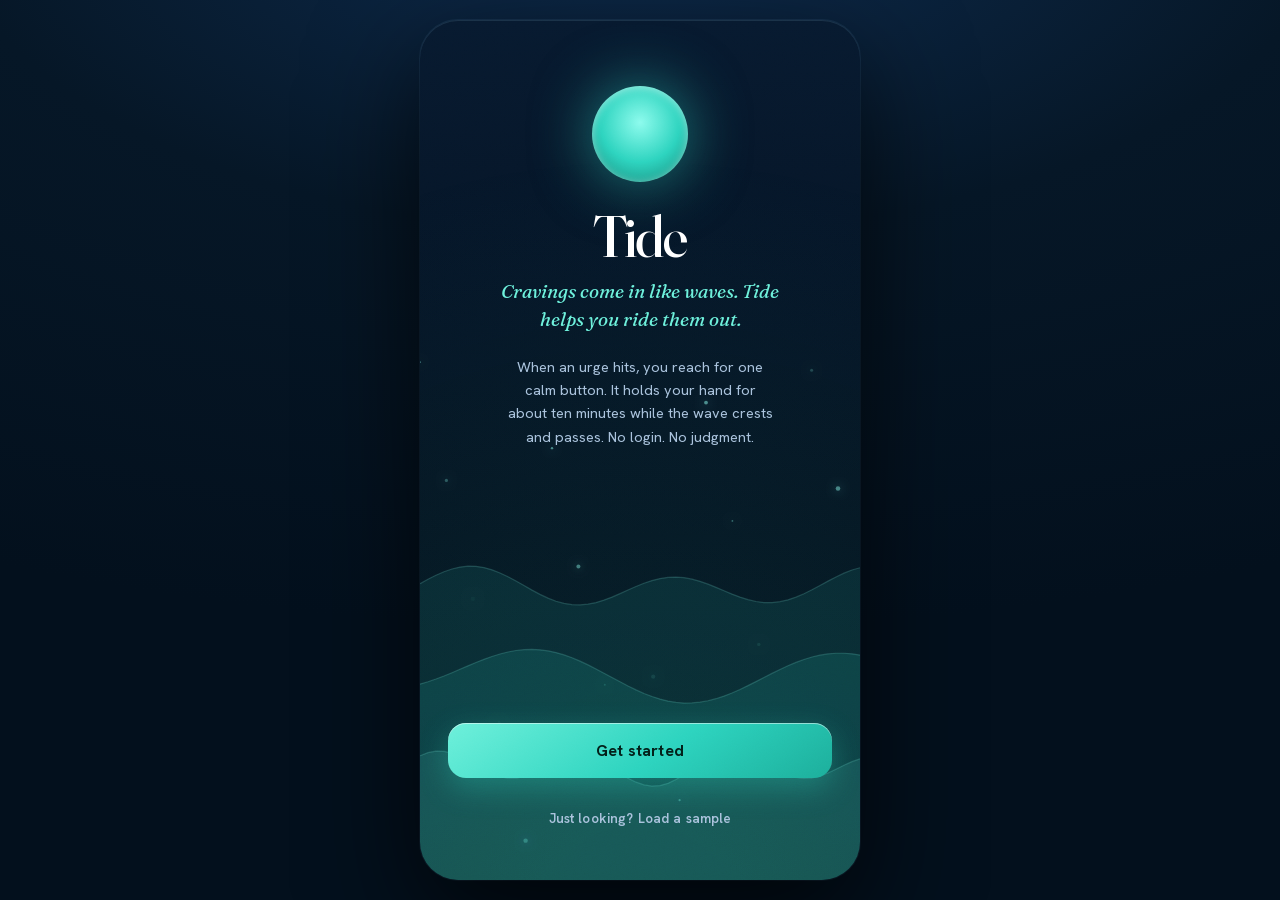
==== commit aa22363e: "Add "Ask Claude" — hand your own patterns to an AI coach A new calm entry point (Home + Insights) th" ====
--- a/index.html
+++ b/index.html
@@ -76,6 +76,7 @@
       </div>
       <div class="stat-row" id="home-stats"></div>
       <button class="plan-link glass" id="home-plan" onclick="go('v-anchor')">🌙 <span>Set up your reasons for a tough moment</span><span class="chev">›</span></button>
+      <button class="plan-link glass" id="home-ask" onclick="askClaude()">✦ <span>Talk it through with Claude</span><span class="chev">›</span></button>
     </div>
     <nav class="tabs" data-tab="home"></nav>
   </section>
@@ -193,6 +194,20 @@
     </div>
   </section>
 
+  <!-- ============ ASK CLAUDE ============ -->
+  <section class="view flow" id="v-ask">
+    <button class="close-x" onclick="closeAsk()" aria-label="Close">✕</button>
+    <div class="flow-body">
+      <div class="eyebrow label-top">A second perspective</div>
+      <h2>Talk it through<br>with Claude</h2>
+      <p class="muted">We've drafted a message from your own patterns — your reasons, what tends to set you off, what's helped before. Read it, change anything that's off, then open it in Claude for a kind, judgment-free second opinion.</p>
+      <textarea class="ask-area" id="ask-text" spellcheck="false"></textarea>
+      <div class="ask-note" id="ask-hint">Nothing leaves your phone until you tap below and send it yourself.</div>
+      <button class="btn" onclick="openInClaude()">Open in Claude →</button>
+      <button class="btn ghost" onclick="copyPrompt()">Copy the message</button>
+    </div>
+  </section>
+
   <!-- install banner -->
   <div class="install-banner" id="install-banner">
     <span>Add Tide to your home screen so it's one tap away.</span>
--- a/css/styles.css
+++ b/css/styles.css
@@ -322,6 +322,15 @@
 .note-area::placeholder{color:var(--sand-ink2); opacity:.8;}
 .note-area:focus{outline:none; border-color:#fff; box-shadow:0 0 0 3px rgba(255,255,255,.3);}
 .save-hint{font-size:11px; color:var(--sand-ink2); margin-top:7px;}
+
+/* Ask Claude — editable, draft-from-your-patterns prompt on the dark theme */
+.ask-area{width:100%; min-height:228px; border-radius:16px; padding:16px; resize:vertical;
+  font-family:var(--sans); font-size:15px; line-height:1.6; color:#eaf6ff;
+  background:rgba(120,180,220,.10); border:1px solid var(--glass-line);
+  -webkit-backdrop-filter:blur(12px); backdrop-filter:blur(12px); margin-top:6px;}
+.ask-area:focus{outline:none; border-color:var(--teal); box-shadow:0 0 0 3px rgba(45,212,191,.22);}
+.ask-note{font-size:12.5px; color:var(--mist); line-height:1.5; margin:12px 2px 20px;}
+.ask-cta{margin-top:20px;}
 .plan-item{display:flex; gap:8px; align-items:flex-start; font-size:13.5px; color:var(--mist); line-height:1.55; margin-top:10px;}
 .plan-item b{color:#fff; font-weight:680;}
 .plan-item .del{margin-left:auto; background:none; border:none; color:var(--mist-dim); font-size:17px; cursor:pointer;}
